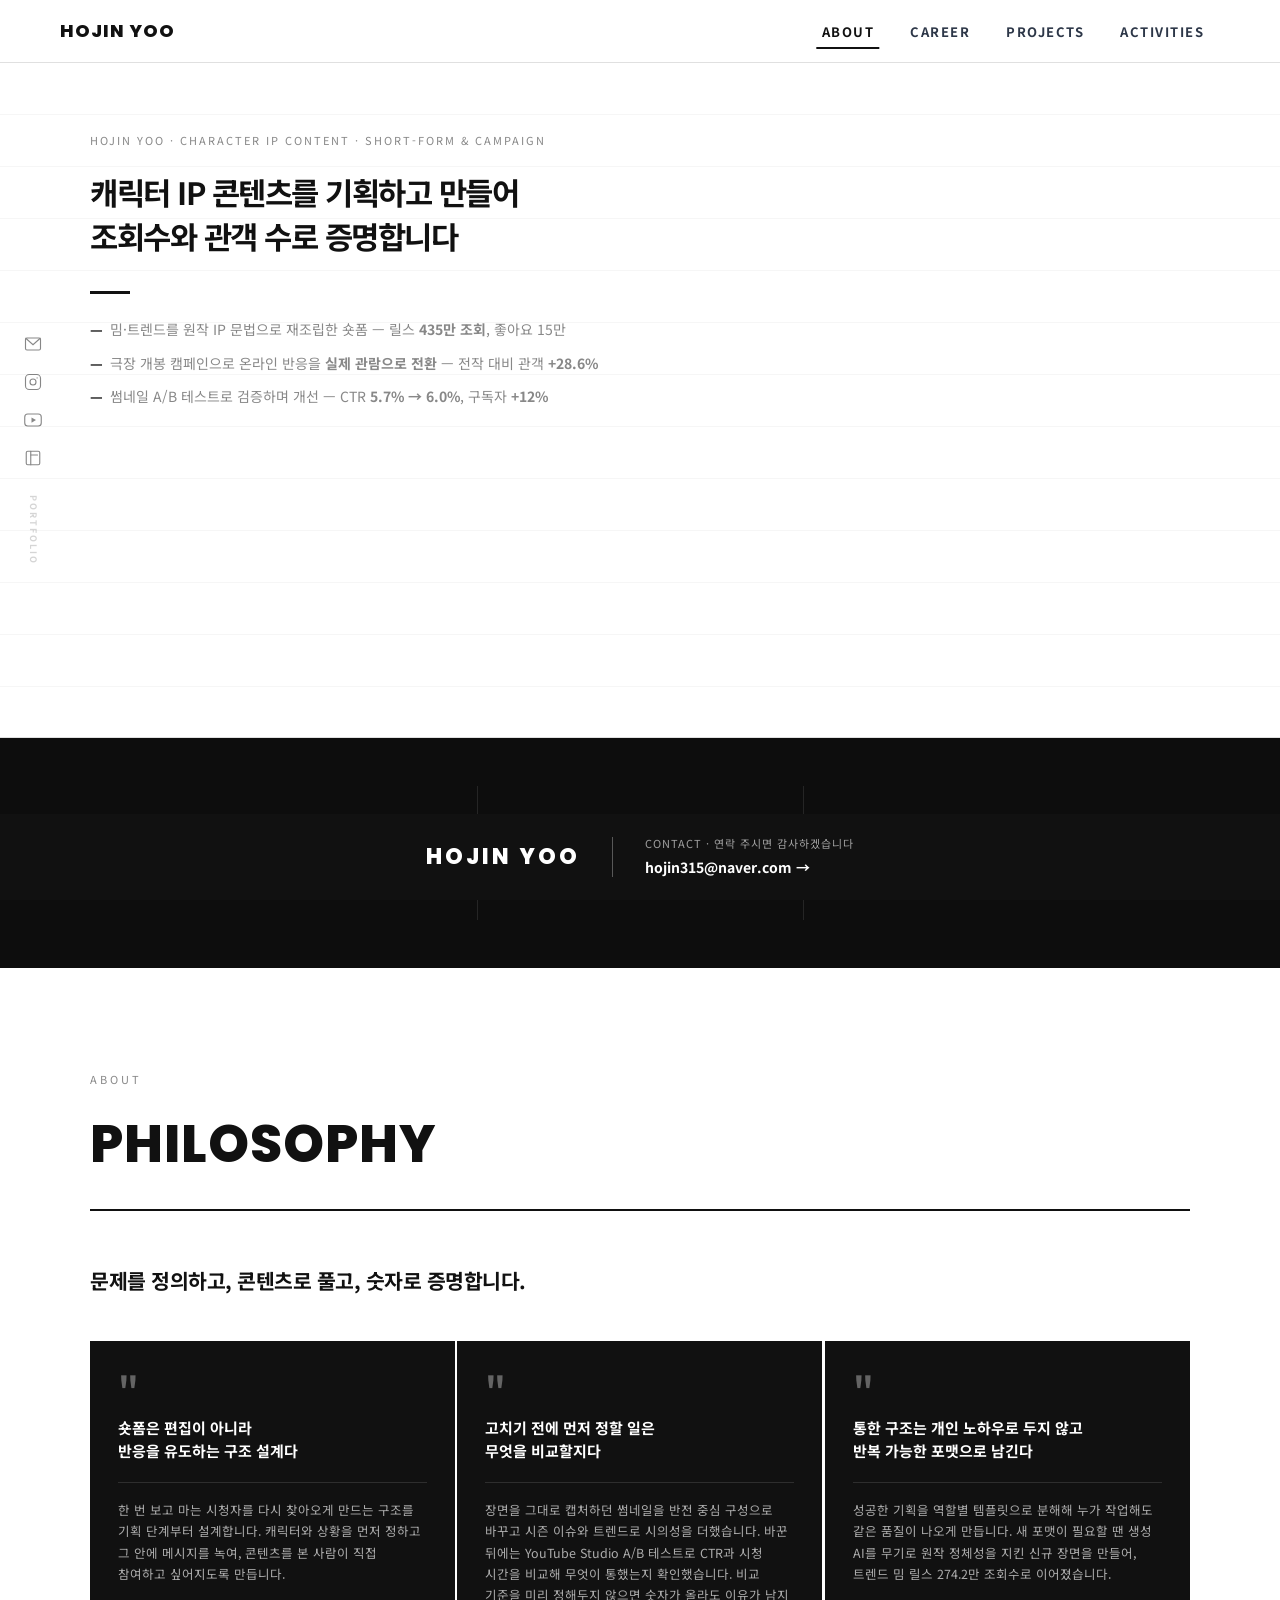
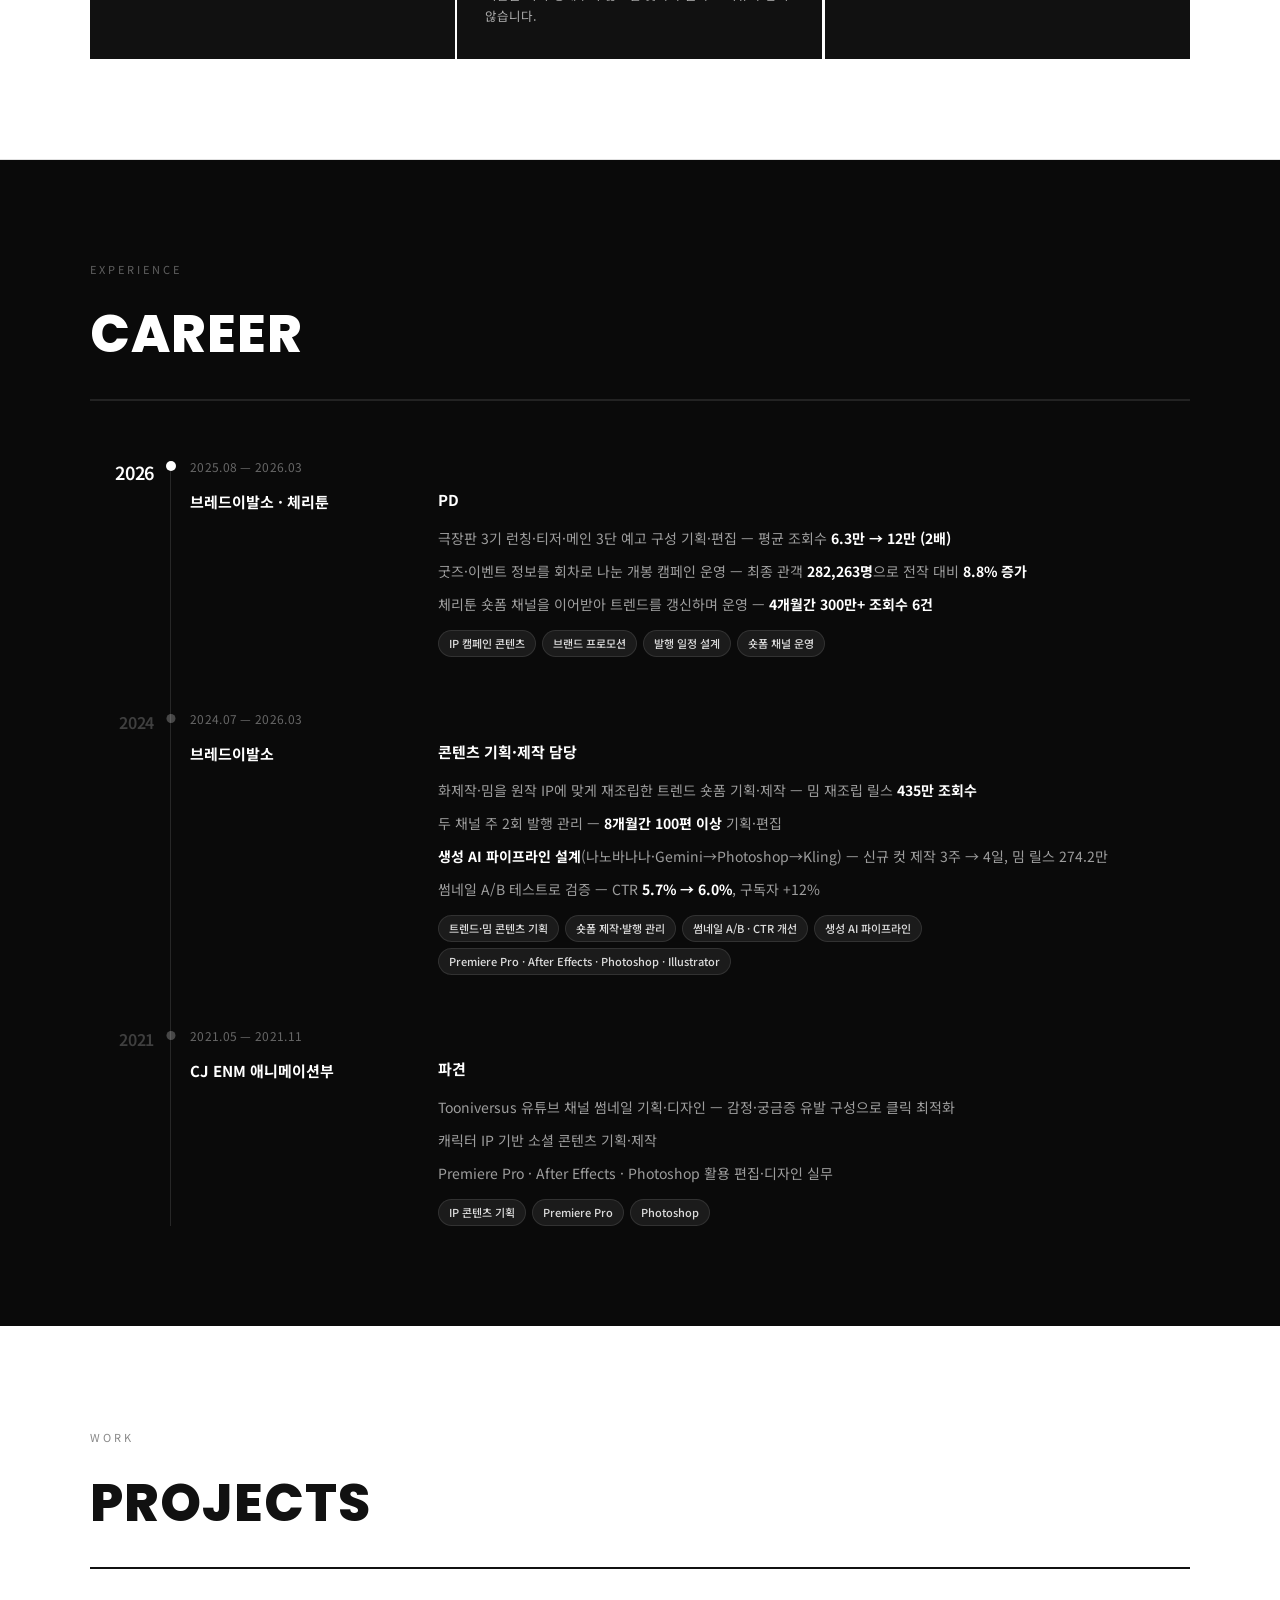
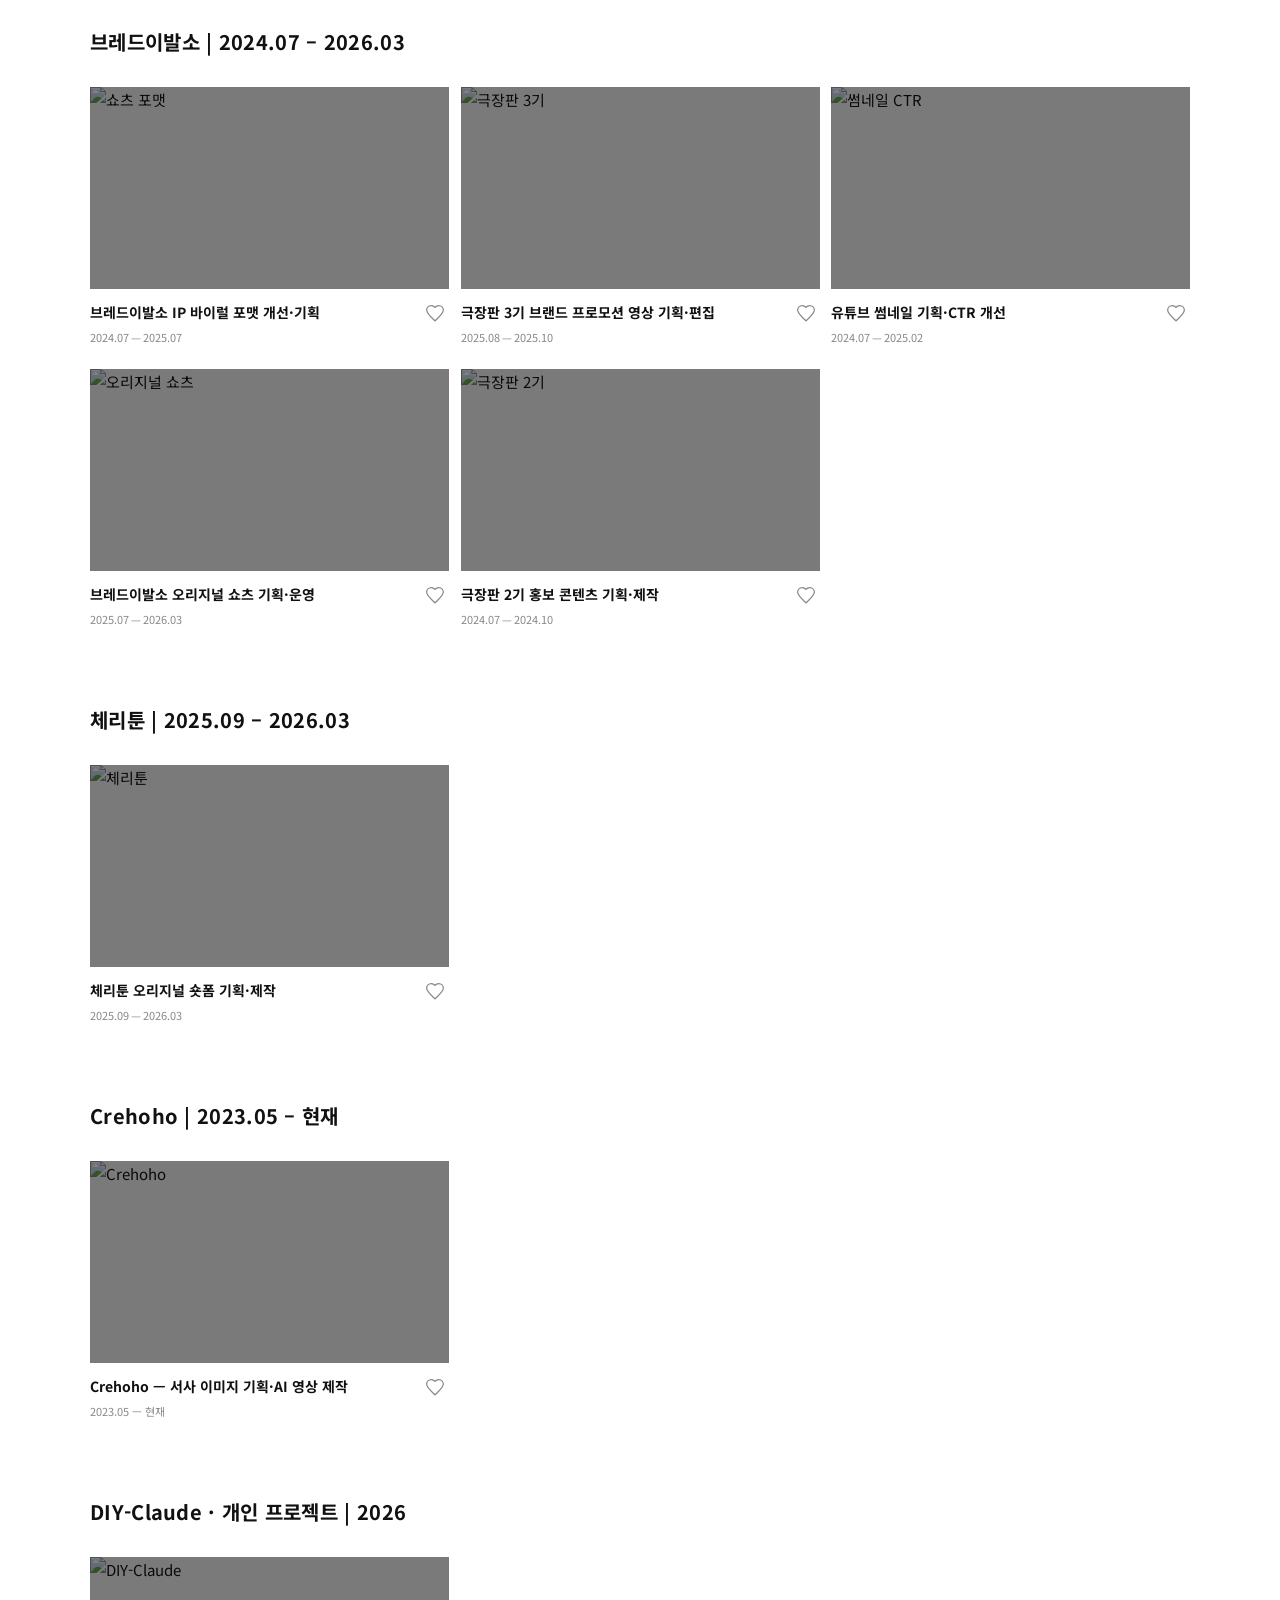
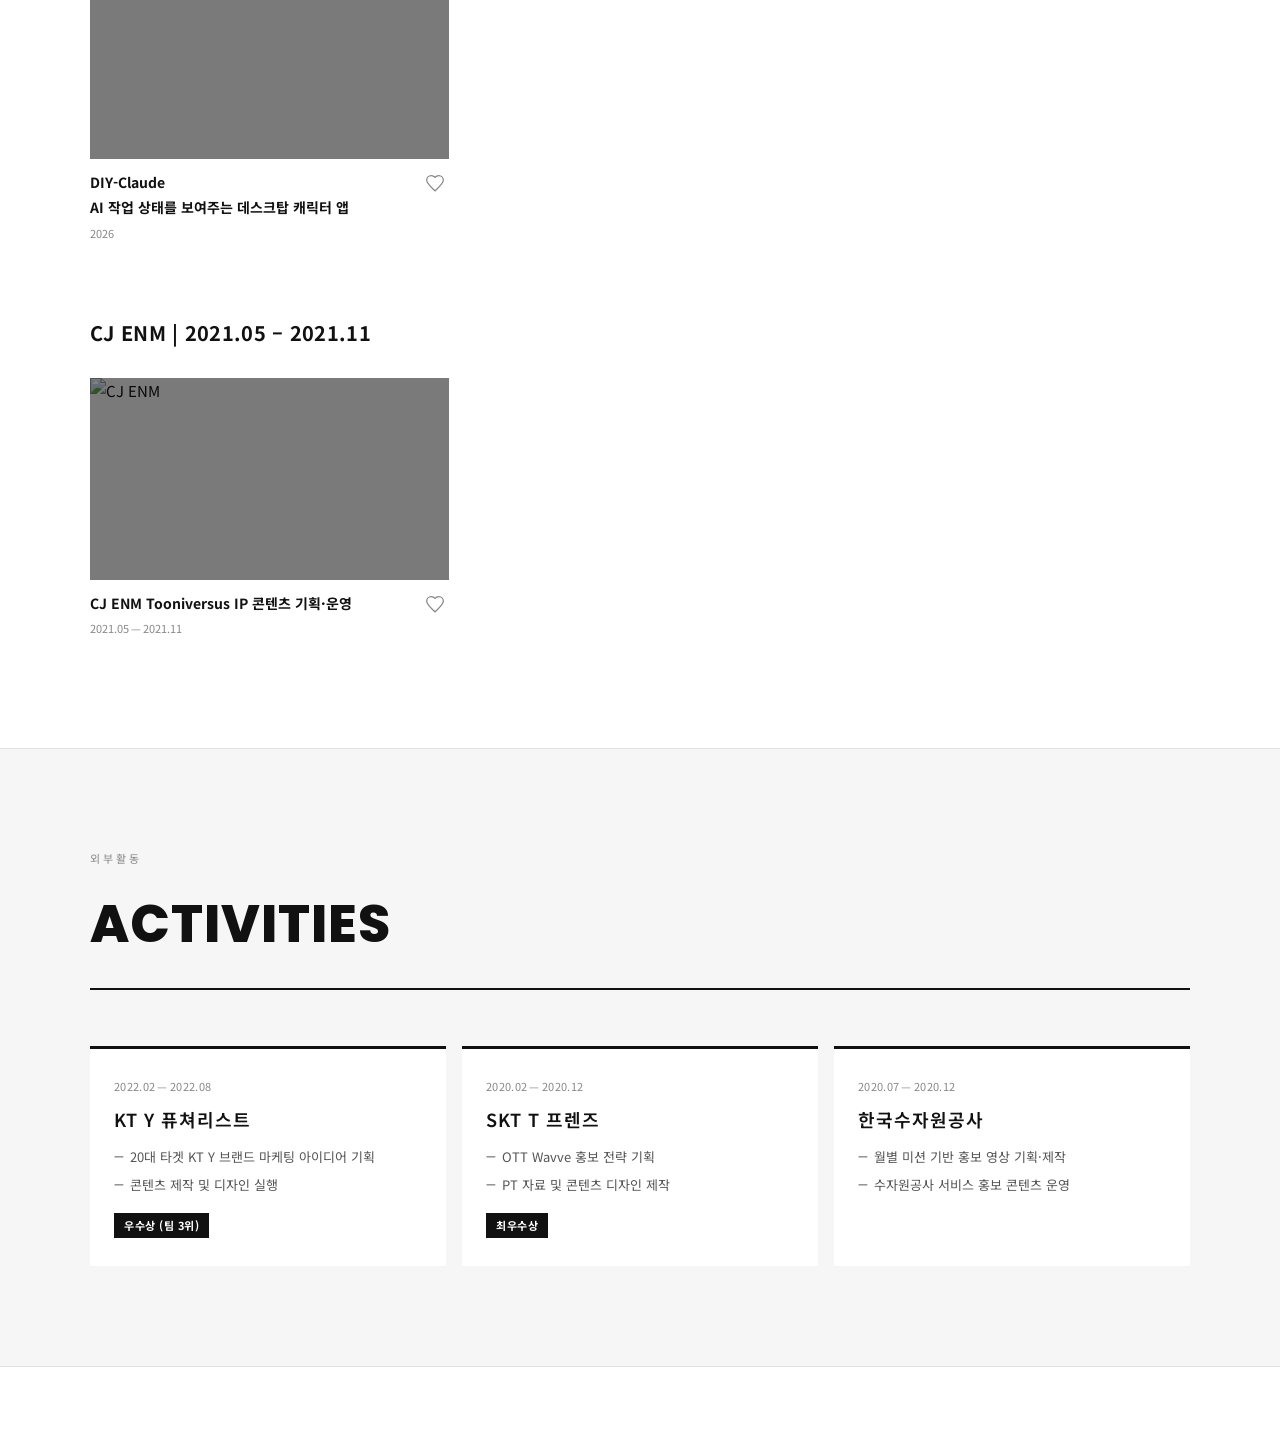
==== index-animated.html @ 49c08b8a "기존 버전(index-original)·애니메이션 버전(index-animated) 둘 다 보존 Co-Authored-By: Claude Opus 5 <noreply@anthrop" ====
<!DOCTYPE html>
<html lang="ko">
<head>
  <meta charset="UTF-8">
  <meta name="viewport" content="width=device-width, initial-scale=1.0">
  <meta http-equiv="Cache-Control" content="no-cache, no-store, must-revalidate">
  <meta http-equiv="Pragma" content="no-cache">
  <meta http-equiv="Expires" content="0">
  <title>유호진 포트폴리오</title>
  <style>
    @import url('https://fonts.googleapis.com/css2?family=Noto+Sans+KR:wght@300;400;500;600;700;900&family=Poppins:wght@700;800&display=swap');

    *, *::before, *::after { box-sizing: border-box; margin: 0; padding: 0; }

    :root {
      --black: #000000;
      --dark: #111111;
      --gray-mid: #555;
      --gray: #888;
      --gray-light: #f6f6f6;
      --border: #e0e0e0;
      --white: #fff;
    }

    html { scroll-behavior: smooth; }

    body {
      background: var(--white);
      color: var(--dark);
      font-family: 'Noto Sans KR', sans-serif;
      font-size: 15px;
      line-height: 1.7;
      padding-bottom: 80px;
      word-break: keep-all;
      overflow-wrap: break-word;
    }

    /* ── NAV ── */
    nav {
      position: sticky;
      top: 0;
      z-index: 100;
      background: #fff;
      border-bottom: 1px solid #e0e0e0;
      display: flex;
      justify-content: space-between;
      align-items: center;
      padding: 18px 60px;
    }

    nav .logo {
      font-family: 'Poppins', sans-serif;
      font-size: 18px;
      font-weight: 800;
      letter-spacing: 1px;
      color: var(--dark);
      text-decoration: none;
      text-transform: uppercase;
      line-height: 1.1;
    }

    nav ul { list-style: none; display: flex; gap: 4px; }

    nav ul a {
      color: #2d3748;
      text-decoration: none;
      font-family: 'Noto Sans KR', sans-serif;
      font-size: 13px;
      font-weight: 700;
      letter-spacing: 1.5px;
      text-transform: uppercase;
      padding: 6px 16px;
      background: transparent;
      border: none;
      position: relative;
      transition: color 0.2s;
    }

    nav ul a::after {
      content: '';
      position: absolute;
      bottom: -2px;
      left: 50%;
      transform: translateX(-50%);
      width: 0;
      height: 2px;
      background: var(--dark);
      transition: width 0.2s;
    }

    nav ul a:hover { color: var(--dark); }
    nav ul a.active { color: var(--dark); }
    nav ul a.active::after { width: 75%; }

    /* ── LEFT SIDEBAR ── */
    .left-sidebar {
      position: fixed;
      left: 24px;
      top: 50%;
      transform: translateY(-50%);
      z-index: 80;
      display: flex;
      flex-direction: column;
      align-items: center;
      gap: 20px;
    }
    .left-sidebar a,
    .left-sidebar-icon {
      color: var(--gray);
      text-decoration: none;
      display: flex;
      align-items: center;
      justify-content: center;
      opacity: 0.5;
      transition: opacity 0.2s;
    }
    .left-sidebar a:hover { opacity: 1; }
    .left-sidebar svg { width: 18px; height: 18px; fill: none; stroke: var(--dark); stroke-width: 1.5; }
    .sidebar-item-light { color: #fff !important; }
    .sidebar-item-light svg { stroke: #fff !important; }
    .sidebar-item-light svg polygon { fill: #fff !important; }
    .sidebar-item-light svg circle[fill] { fill: #fff !important; }
    .left-sidebar svg polygon { fill: var(--dark); }
    .left-sidebar svg circle[fill] { fill: var(--dark); }
    .sidebar-label {
      font-size: 9px;
      font-weight: 700;
      letter-spacing: 2px;
      color: var(--gray);
      text-transform: uppercase;
      writing-mode: vertical-rl;
      margin-top: 8px;
      opacity: 0.35;
    }
    @media (max-width: 768px) { .left-sidebar { display: none; } }

    /* ── HERO ── */
    .hero {
      min-height: 75vh;
      display: flex;
      align-items: flex-start;
      padding: 68px 60px 80px;
      border-bottom: 1px solid var(--border);
      background: var(--white);
      position: relative;
      overflow: hidden;
    }

    .hero::before {
      content: '';
      position: absolute;
      inset: 0;
      background-image: repeating-linear-gradient(
        to bottom,
        transparent,
        transparent calc(52px - 1px),
        rgba(0,0,0,0.035) calc(52px - 1px),
        rgba(0,0,0,0.035) 52px
      );
      pointer-events: none;
    }

    .hero-inner {
      display: flex;
      align-items: center;
      gap: 60px;
      max-width: 1100px;
      margin: 0 auto;
      width: 100%;
      position: relative;
      z-index: 1;
    }

    .hero-photo {
      width: 148px;
      height: 185px;
      border-radius: 0;
      object-fit: cover;
      object-position: center top;
      border: 2px solid var(--dark);
      flex-shrink: 0;
      order: 2;
      align-self: flex-end;
    }

    .hero-text { flex: 0 0 705px; max-width: 705px; min-width: 0; order: 1; }

    .hero-subtitle {
      font-size: 11px;
      letter-spacing: 2px;
      text-transform: uppercase;
      color: var(--gray);
      margin-bottom: 20px;
    }

    .hero-title {
      font-family: 'Noto Sans KR', sans-serif;
      font-size: clamp(18px, 2.4vw, 34px);
      font-weight: 700;
      line-height: 1.45;
      letter-spacing: -1.5px;
      margin-bottom: 32px;
      color: var(--dark);
      word-break: keep-all;
    }

    .hero-divider {
      width: 40px;
      height: 3px;
      background: var(--dark);
      margin-bottom: 24px;
    }

    .hero-checks { list-style: none; }

    .hero-checks li {
      font-size: 14px;
      color: var(--gray);
      margin-bottom: 10px;
      padding-left: 20px;
      position: relative;
    }

    .hero-checks li:last-child { margin-bottom: 0; }

    .hero-checks li::before {
      content: '—';
      position: absolute;
      left: 0;
      color: var(--dark);
      font-weight: 700;
    }

    /* ── METRICS ── */
    .metrics { background: #0d0d0d; border-bottom: 2px solid var(--white); }

    .metrics-inner {
      max-width: 1100px;
      margin: 0 auto;
      padding: 48px 60px;
      display: grid;
      grid-template-columns: repeat(3, 1fr);
      gap: 0;
    }

    .metric-item {
      background: transparent;
      padding: 28px 24px;
      border-left: 1px solid rgba(255,255,255,0.1);
      transition: background 0.2s;
    }

    .metric-item:first-child { border-left: none; }
    .metric-item:hover { background: rgba(255,255,255,0.04); }

    .metric-num {
      font-family: 'Noto Sans KR', sans-serif;
      font-size: 34px;
      font-weight: 700;
      color: #fff;
      letter-spacing: 0.5px;
      line-height: 1;
      margin-bottom: 8px;
    }

    .metric-label { font-size: 12px; color: rgba(255,255,255,0.45); line-height: 1.5; }

    /* ── SECTION COMMON ── */
    section { padding: 100px 60px; }
    .section-inner { max-width: 1100px; margin: 0 auto; }

    .section-label {
      font-family: 'Noto Sans KR', sans-serif;
      font-size: 11px;
      letter-spacing: 3px;
      text-transform: uppercase;
      color: var(--gray);
      margin-bottom: 12px;
    }

    .section-title {
      font-family: 'Poppins', sans-serif;
      font-size: 52px;
      letter-spacing: 1px;
      font-weight: 800;
      color: var(--dark);
      margin-bottom: 56px;
      padding-bottom: 20px;
      border-bottom: 2px solid var(--dark);
      text-transform: uppercase;
    }

    /* ── PHILOSOPHY ── */
    #philosophy { background: var(--white); border-bottom: 1px solid var(--border); }

    .philosophy-headline {
      font-family: 'Noto Sans KR', sans-serif;
      font-size: clamp(16px, 1.6vw, 22px);
      font-weight: 700;
      color: var(--dark);
      letter-spacing: -0.5px;
      line-height: 1.3;
      margin-bottom: 48px;
      word-break: keep-all;
    }

    .philosophy-grid { display: grid; grid-template-columns: 1fr 1fr 1fr; gap: 2px; }

    .philosophy-card {
      padding: 32px 28px;
      background: #111;
      transition: background 0.2s;
    }

    .philosophy-card:hover { background: #050505; }

    .philosophy-quote {
      font-size: 15px;
      font-weight: 700;
      color: var(--white);
      line-height: 1.5;
      word-break: keep-all;
      padding-bottom: 16px;
      border-bottom: 1px solid rgba(255,255,255,0.12);
      margin-bottom: 16px;
      min-height: 110px;
    }

    .philosophy-quote::before {
      content: '"';
      display: block;
      font-family: 'Noto Sans KR', sans-serif;
      font-size: 36px;
      font-weight: 700;
      color: rgba(255,255,255,0.35);
      line-height: 1;
      margin-bottom: 8px;
    }

    .philosophy-body {
      font-size: 12.5px;
      color: rgba(255,255,255,0.65);
      line-height: 1.7;
      word-break: keep-all;
    }

    /* ── CAREER ── */
    #career { background: #0a0a0a; border-bottom: 2px solid var(--white); }
    #career .section-label { color: rgba(255,255,255,0.35); }
    #career .section-title { color: var(--white); border-bottom-color: rgba(255,255,255,0.1); }

    .timeline { position: relative; padding-left: 100px; }

    .timeline::before {
      content: '';
      position: absolute;
      left: 80px;
      top: 6px;
      bottom: 0;
      width: 1px;
      background: rgba(255,255,255,0.12);
    }

    .timeline-item { position: relative; padding-bottom: 52px; }
    .timeline-item:last-child { padding-bottom: 0; }

    .timeline-year {
      position: absolute;
      left: -100px;
      top: 0;
      width: 64px;
      text-align: right;
      font-family: 'Noto Sans KR', sans-serif;
      font-size: 16px;
      font-weight: 600;
      color: rgba(255,255,255,0.22);
      letter-spacing: -0.3px;
    }

    .timeline-item.timeline-active .timeline-year { color: var(--white); font-size: 18px; }

    .timeline-dot {
      position: absolute;
      left: -19.4px;
      top: 5px;
      width: 9px;
      height: 9px;
      border-radius: 50%;
      background: rgba(255,255,255,0.25);
      transform: translateX(-50%);
    }

    .timeline-item.timeline-active .timeline-dot {
      background: var(--white);
      width: 10px;
      height: 10px;
      left: -19px;
      top: 4px;
      border: none;
    }

    .career-period { font-size: 12px; color: rgba(255,255,255,0.38); letter-spacing: 0.3px; margin-bottom: 10px; }
    .career-body { display: grid; grid-template-columns: 200px 1fr; gap: 0 48px; }
    .career-company { font-weight: 700; font-size: 15px; color: var(--white); padding-top: 2px; }
    .career-role { font-size: 15px; color: var(--white); font-weight: 700; margin-bottom: 14px; }
    .career-bullets { list-style: none; }

    .career-bullets li {
      font-size: 14px;
      color: rgba(255,255,255,0.6);
      margin-bottom: 10px;
      line-height: 1.65;
    }

    .career-bullets li strong { color: var(--white); font-weight: 700; }

    .career-tags { display: flex; flex-wrap: wrap; gap: 6px; margin-top: 14px; }

    .tag {
      font-size: 11px;
      font-weight: 500;
      color: rgba(255,255,255,0.85);
      background: rgba(255,255,255,0.07);
      border: 1px solid rgba(255,255,255,0.1);
      padding: 3px 10px;
      border-radius: 999px;
    }

    /* ── PROJECTS ── */
    #projects { background: var(--white); border-bottom: 1px solid var(--border); }

    .project-group { margin-bottom: 64px; }
    .project-group:last-child { margin-bottom: 0; }

    .project-releases-header {
      display: flex;
      align-items: baseline;
      justify-content: space-between;
      margin-bottom: 16px;
      padding-bottom: 12px;
    }

    .project-releases-title {
      font-family: 'Noto Sans KR', sans-serif;
      font-size: 20px;
      font-weight: 700;
      letter-spacing: 0.3px;
      color: var(--dark);
    }

    .project-grid { display: grid; grid-template-columns: repeat(3, 1fr); gap: 12px; }

    .project-card { background: transparent; border: none; cursor: pointer; }
    .project-card:hover .project-card-title { color: var(--black); }

    .card-thumb-wrap {
      position: relative;
      border-radius: 0;
      overflow: hidden;
      transition: transform 0.25s;
      aspect-ratio: 16/9;
      background: var(--gray-light);
    }

    .project-card-thumb {
      width: 100%;
      height: 100%;
      object-fit: cover;
      display: block;
      filter: brightness(0.5) grayscale(15%);
      transition: filter 0.25s, transform 0.25s;
    }

    .project-card:hover .card-thumb-wrap { transform: translateY(-2px); }
    .project-card:hover .project-card-thumb { filter: brightness(1) grayscale(0%); }

    .project-card-body {
      display: flex;
      justify-content: space-between;
      align-items: flex-start;
      padding: 10px 0;
      gap: 8px;
    }

    .card-body-text { flex: 1; min-width: 0; }

    .project-card-title {
      font-size: 14px;
      font-weight: 700;
      color: var(--dark);
      line-height: 1.4;
      word-break: keep-all;
      transition: color 0.2s;
    }

    .project-card-period { font-size: 11px; color: var(--gray); margin-top: 4px; }

    .card-heart {
      background: none;
      border: none;
      cursor: pointer;
      padding: 4px;
      color: var(--gray);
      flex-shrink: 0;
    }

    .card-heart svg { fill: none; stroke: currentColor; stroke-width: 1.5; }
    .card-heart:hover svg { fill: var(--dark); stroke: var(--dark); }

    /* ── ACTIVITIES ── */
    #activities { background: var(--gray-light); border-bottom: 1px solid var(--border); }

    .activity-grid { display: grid; grid-template-columns: repeat(3, 1fr); gap: 16px; }

    .activity-card {
      background: var(--white);
      padding: 28px 24px;
      border-top: 3px solid var(--dark);
    }

    .activity-period { font-size: 11px; color: var(--gray); margin-bottom: 8px; letter-spacing: 0.3px; }

    .activity-name {
      font-family: 'Noto Sans KR', sans-serif;
      font-size: 18px;
      font-weight: 600;
      color: var(--dark);
      margin-bottom: 12px;
      letter-spacing: 1px;
      text-transform: uppercase;
    }

    .activity-bullets { list-style: none; }

    .activity-bullets li {
      font-size: 13px;
      color: var(--gray-mid);
      margin-bottom: 6px;
      line-height: 1.65;
      padding-left: 16px;
      position: relative;
    }

    .activity-bullets li::before {
      content: '—';
      position: absolute;
      left: 0;
      color: var(--dark);
      font-size: 11px;
    }

    .activity-award {
      display: inline-block;
      margin-top: 12px;
      font-size: 11px;
      font-weight: 700;
      color: var(--white);
      background: var(--dark);
      padding: 3px 10px;
      letter-spacing: 0.5px;
    }

    /* ── SKILL BADGES (모달 내 사용 툴 숙련도) ── */
    .skill {
      display: inline-block;
      font-size: 10px;
      font-weight: 700;
      padding: 1px 7px;
      border-radius: 999px;
      letter-spacing: 0.3px;
      vertical-align: middle;
      margin-left: 1px;
    }
    .skill-high { background: var(--dark); color: var(--white); }
    .skill-mid { background: var(--gray-light); color: var(--dark); border: 1px solid var(--border); }
    .skill-low { background: var(--gray-light); color: var(--gray); border: 1px solid var(--border); }
    .skill-util { background: #eef0f3; color: var(--gray-mid); border: 1px solid var(--border); }

    /* ── FOOTER ── */
    footer {
      background: var(--dark);
      position: fixed;
      bottom: 0; left: 0; right: 0;
      z-index: 90;
    }

    .footer-contact {
      display: flex;
      align-items: center;
      justify-content: center;
      gap: 32px;
      padding: 20px 60px;
      text-decoration: none;
      transition: background 0.2s;
    }

    .footer-contact:hover { background: rgba(255,255,255,0.06); }

    .footer-name {
      font-family: 'Poppins', sans-serif;
      font-size: 22px;
      font-weight: 800;
      letter-spacing: 3px;
      color: var(--white);
      text-transform: uppercase;
    }

    .footer-divider { width: 1px; height: 40px; background: rgba(255,255,255,0.3); }

    .footer-cta { display: flex; flex-direction: column; gap: 4px; }
    .footer-cta-label { font-size: 11px; letter-spacing: 1px; color: rgba(255,255,255,0.6); text-transform: uppercase; }
    .footer-email { font-size: 14px; font-weight: 700; color: var(--white); }

    /* ── MODAL ── */
    .modal-overlay {
      display: none;
      position: fixed;
      inset: 0;
      background: rgba(0,0,0,0.65);
      z-index: 200;
      overflow-y: auto;
      padding: 60px 20px;
    }

    .modal-overlay.open { display: flex; justify-content: center; }

    .modal {
      background: var(--white);
      border-top: 4px solid var(--dark);
      border-radius: 0;
      max-width: 780px;
      width: 100%;
      padding: 48px;
      position: relative;
      align-self: flex-start;
      box-shadow: 0 20px 60px rgba(0,0,0,0.2);
    }

    .modal-close {
      position: absolute;
      top: 20px; right: 24px;
      background: none;
      border: none;
      color: var(--gray);
      font-size: 24px;
      cursor: pointer;
      transition: color 0.2s;
    }

    .modal-close:hover { color: var(--dark); }

    .modal-tag {
      font-family: 'Noto Sans KR', sans-serif;
      font-size: 11px;
      font-weight: 600;
      color: var(--gray);
      margin-bottom: 10px;
      letter-spacing: 1px;
      text-transform: uppercase;
    }

    .modal-title {
      font-family: 'Noto Sans KR', sans-serif;
      font-size: 22px;
      font-weight: 900;
      letter-spacing: -0.5px;
      margin-bottom: 6px;
      color: var(--dark);
      line-height: 1.3;
      word-break: keep-all;
    }

    .modal-period { font-size: 12px; color: var(--gray); margin-bottom: 32px; }

    .modal-summary {
      font-size: 14px;
      color: var(--gray-mid);
      background: var(--gray-light);
      border-left: 3px solid var(--dark);
      padding: 16px 20px;
      margin-bottom: 32px;
      line-height: 1.8;
    }

    .modal-section-title {
      font-family: 'Noto Sans KR', sans-serif;
      font-size: 10px;
      letter-spacing: 2px;
      text-transform: uppercase;
      color: var(--dark);
      margin-bottom: 12px;
      margin-top: 28px;
      font-weight: 700;
    }

    .modal-list { list-style: none; }

    .modal-list li {
      font-size: 14px;
      color: var(--gray-mid);
      margin-bottom: 8px;
      padding-left: 16px;
      position: relative;
      line-height: 1.7;
    }

    .modal-list li::before { content: '—'; position: absolute; left: 0; color: #bbb; font-size: 12px; }
    .modal-list li strong { color: var(--dark); font-weight: 700; }

    .modal-showcase {
      display: grid;
      grid-template-columns: repeat(3, 1fr);
      gap: 4px;
      margin-top: 16px;
      overflow: hidden;
    }

    .modal-showcase-item {
      display: block;
      aspect-ratio: 16/9;
      overflow: hidden;
      text-decoration: none;
      position: relative;
    }

    .modal-showcase-item img {
      width: 100%;
      height: 100%;
      object-fit: cover;
      display: block;
      filter: brightness(0.75) grayscale(20%);
      transition: filter 0.3s ease;
    }

    .modal-showcase:hover .modal-showcase-item img { filter: brightness(0.3) grayscale(50%); }
    .modal-showcase:hover .modal-showcase-item:hover img { filter: brightness(1) grayscale(0%); }

    .modal-showcase-item .play-btn {
      position: absolute;
      inset: 0;
      display: flex;
      align-items: center;
      justify-content: center;
      opacity: 0;
      transition: opacity 0.2s;
    }

    .modal-showcase-item:hover .play-btn { opacity: 1; }

    .modal-showcase-item .play-btn span {
      width: 38px;
      height: 38px;
      background: rgba(255,255,255,0.9);
      border-radius: 50%;
      display: flex;
      align-items: center;
      justify-content: center;
      font-size: 13px;
      color: var(--dark);
    }

    /* ── EXTERNAL LINK ── */
    .ext-link { transition: color 0.2s; }
    .ext-link:hover { color: #ff7a00 !important; }

    /* ── FADE ANIMATIONS ── */
    .fade-up { opacity: 0; transform: translateY(20px); transition: opacity 0.5s ease, transform 0.5s ease; }
    .fade-up.visible { opacity: 1; transform: translateY(0); }
    .fade-up-delay-1 { transition-delay: 0.1s; }
    .fade-up-delay-2 { transition-delay: 0.2s; }

    /* ── MOTION LAYER ── */
    :root { --pointer-x: 50%; --pointer-y: 50%; }
    .page-progress { position: fixed; top: 0; left: 0; width: 100%; height: 3px; z-index: 300; pointer-events: none; }
    .page-progress span { display: block; width: 0; height: 100%; background: linear-gradient(90deg, #555, #000); transition: width 0.08s linear; }
    .hero::after { content: ''; position: absolute; inset: 0; pointer-events: none; opacity: 0; background: radial-gradient(circle at var(--pointer-x) var(--pointer-y), rgba(0,0,0,0.07), transparent 25%); transition: opacity 0.4s ease; }
    .hero.is-pointer-active::after { opacity: 1; }
    .hero-inner { transform: translate3d(calc(var(--hero-x, 0) * 1px), calc(var(--hero-y, 0) * 1px), 0); transition: transform 0.18s ease-out; will-change: transform; }
    .hero-photo { transition: transform 0.25s cubic-bezier(.22,.61,.36,1), box-shadow 0.25s ease; will-change: transform; }
    .hero-photo:hover { transform: translate3d(0, -8px, 0) rotate(2deg); box-shadow: 12px 14px 0 rgba(0,0,0,0.09); }
    .hero-divider { transform-origin: left center; animation: divider-in 1s 0.6s both cubic-bezier(.22,.61,.36,1); }
    @keyframes divider-in { from { transform: scaleX(0); opacity: 0; } to { transform: scaleX(1); opacity: 1; } }
    .hero-checks li { transition: transform 0.2s ease, color 0.2s ease; }
    .hero-checks li:hover { transform: translateX(8px); color: var(--dark); }
    .metric-item { position: relative; overflow: hidden; }
    .metric-item::after { content: ''; position: absolute; top: 0; left: -100%; width: 70%; height: 1px; background: rgba(255,255,255,0.7); transition: left 0.7s ease; }
    .metric-item:hover::after { left: 100%; }
    .metric-num { transition: letter-spacing 0.25s ease, transform 0.25s ease; }
    .metric-item:hover .metric-num { letter-spacing: 1.5px; transform: translateX(3px); }
    .philosophy-card, .activity-card, .timeline-item, .project-card { will-change: transform; }
    .philosophy-card { position: relative; overflow: hidden; }
    .philosophy-card::after { content: ''; position: absolute; left: 0; bottom: 0; width: 100%; height: 3px; background: var(--white); transform: scaleX(0); transform-origin: left; transition: transform 0.45s ease; }
    .philosophy-card:hover::after { transform: scaleX(1); }
    .timeline::after { content: ''; position: absolute; left: 80px; top: 6px; width: 1px; height: var(--timeline-progress, 0%); background: var(--white); opacity: 0.8; transition: height 0.2s ease; pointer-events: none; }
    .timeline-dot { transition: transform 0.3s ease, background 0.3s ease; }
    .timeline-item.is-past .timeline-dot { transform: translateX(-50%) scale(1.7); background: var(--white); }
    .project-card { perspective: 900px; }
    .project-card.is-tilting .card-thumb-wrap { transition: transform 0.08s linear; }
    .card-thumb-wrap { transform-style: preserve-3d; }
    .project-card:hover .card-thumb-wrap { box-shadow: 0 15px 28px rgba(0,0,0,0.13); }
    .project-card-title { position: relative; display: inline; background-image: linear-gradient(var(--dark), var(--dark)); background-repeat: no-repeat; background-size: 0 1px; background-position: 0 100%; transition: background-size 0.3s ease, color 0.2s; }
    .project-card:hover .project-card-title { background-size: 100% 1px; }
    .card-heart { transition: transform 0.2s ease, color 0.2s ease; }
    .card-heart:hover { transform: scale(1.15); }
    .card-heart.is-liked { color: #111; }
    .card-heart.is-liked svg { fill: currentColor; stroke: currentColor; animation: heart-pop 0.35s ease; }
    @keyframes heart-pop { 50% { transform: scale(1.45); } }
    .modal-overlay { opacity: 0; visibility: hidden; transition: opacity 0.3s ease, visibility 0.3s ease; }
    .modal-overlay.open { opacity: 1; visibility: visible; }
    .modal { opacity: 0; transform: translateY(28px) scale(0.98); transition: opacity 0.35s ease, transform 0.35s cubic-bezier(.22,.61,.36,1); }
    .modal-overlay.open .modal { opacity: 1; transform: translateY(0) scale(1); }
    .modal-close { transition: color 0.2s ease, transform 0.2s ease; }
    .modal-close:hover { transform: rotate(90deg); }
    .modal-showcase-item { transition: transform 0.25s ease; }
    .modal-showcase-item:hover { transform: translateY(-3px); }
    .nav-toggle { display: none; width: 40px; height: 40px; border: 0; background: transparent; cursor: pointer; position: relative; }
    .nav-toggle span, .nav-toggle::before, .nav-toggle::after { content: ''; position: absolute; left: 10px; width: 20px; height: 1px; background: var(--dark); transition: transform 0.25s ease, top 0.25s ease, opacity 0.25s ease; }
    .nav-toggle::before { top: 13px; } .nav-toggle span { top: 19px; } .nav-toggle::after { top: 25px; }
    nav.is-open .nav-toggle::before { top: 19px; transform: rotate(45deg); } nav.is-open .nav-toggle span { opacity: 0; } nav.is-open .nav-toggle::after { top: 19px; transform: rotate(-45deg); }
    .scroll-top { position: fixed; right: 24px; bottom: 96px; z-index: 91; width: 38px; height: 38px; border: 1px solid rgba(0,0,0,0.2); background: rgba(255,255,255,0.86); color: var(--dark); cursor: pointer; opacity: 0; pointer-events: none; transform: translateY(8px); transition: opacity 0.25s ease, transform 0.25s ease, background 0.2s ease; backdrop-filter: blur(10px); }
    .scroll-top.is-visible { opacity: 1; pointer-events: auto; transform: translateY(0); }
    .scroll-top:hover { background: var(--dark); color: var(--white); }
    @media (prefers-reduced-motion: reduce) { *, *::before, *::after { animation-duration: 0.01ms !important; animation-iteration-count: 1 !important; scroll-behavior: auto !important; transition-duration: 0.01ms !important; } }

    /* ── RESPONSIVE ── */
    @media (max-width: 768px) {
      nav { padding: 0 24px; height: 56px; }
      .nav-toggle { display: block; }
      nav ul { display: flex; position: absolute; top: 56px; left: 0; right: 0; padding: 10px 24px 18px; flex-direction: column; gap: 2px; background: rgba(255,255,255,0.96); border-bottom: 1px solid var(--border); opacity: 0; visibility: hidden; transform: translateY(-8px); transition: opacity 0.25s ease, transform 0.25s ease, visibility 0.25s ease; }
      nav.is-open ul { opacity: 1; visibility: visible; transform: translateY(0); }
      nav ul a { display: block; padding: 9px 0; }
      section { padding: 72px 24px; }
      .hero { padding: 80px 24px 60px; min-height: auto; }
      .hero-inner { flex-direction: column; gap: 40px; }
      .hero-text { flex: 1; max-width: 100%; }
      .hero-photo { order: 1; align-self: center; }
      .metrics-inner { padding: 32px 24px; grid-template-columns: 1fr; }
      .philosophy-grid { grid-template-columns: 1fr; gap: 2px; }
      .timeline { padding-left: 70px; }
      .timeline::before { left: 50px; }
      .timeline-year { left: -70px; width: 40px; font-size: 13px; }
      .timeline-item.timeline-active .timeline-year { font-size: 15px; }
      .timeline-dot { left: -20px; }
      .career-body { grid-template-columns: 1fr; gap: 8px; }
      .project-grid { grid-template-columns: repeat(2, 1fr); }
      .modal { padding: 32px 24px; }
      .activity-grid { grid-template-columns: 1fr; }
      .footer-contact { padding: 24px; gap: 20px; flex-wrap: wrap; }
      .timeline::after { left: 50px; }
      .scroll-top { right: 16px; bottom: 88px; }
    }
  </style>
</head>
<body>

<div class="page-progress" aria-hidden="true"><span></span></div>

<!-- LEFT SIDEBAR -->
<div class="left-sidebar">
  <a href="mailto:hojin315@naver.com" title="Email">
    <svg viewBox="0 0 24 24"><rect x="2" y="4" width="20" height="16" rx="2"/><polyline points="2,4 12,13 22,4"/></svg>
  </a>
  <a href="https://www.instagram.com/crehoho._.u/" target="_blank" title="Instagram">
    <svg viewBox="0 0 24 24"><rect x="2" y="2" width="20" height="20" rx="5"/><circle cx="12" cy="12" r="4"/><circle cx="17.5" cy="6.5" r="0.8" fill="var(--dark)" stroke="none"/></svg>
  </a>
  <span class="left-sidebar-icon" title="YouTube">
    <svg viewBox="0 0 24 24"><rect x="1" y="4" width="22" height="16" rx="4"/><polygon points="10,8.5 16,12 10,15.5" fill="var(--white)" stroke="none"/></svg>
  </span>
  <span class="left-sidebar-icon" title="Notion">
    <svg viewBox="0 0 24 24" stroke-linecap="round" stroke-linejoin="round"><rect x="3" y="3" width="18" height="18" rx="2"/><line x1="9" y1="3" x2="9" y2="21"/><line x1="9" y1="8" x2="18" y2="8"/></svg>
  </span>
  <span class="sidebar-label">PORTFOLIO</span>
</div>

<!-- NAV -->
<nav>
  <a href="#" class="logo">HOJIN YOO</a>
  <button class="nav-toggle" type="button" aria-label="메뉴 열기" aria-expanded="false"><span></span></button>
  <ul>
    <li><a href="#philosophy">About</a></li>
    <li><a href="#career">Career</a></li>
    <li><a href="#projects">Projects</a></li>
    <li><a href="#activities">Activities</a></li>
  </ul>
</nav>

<button class="scroll-top" type="button" aria-label="맨 위로 이동">↑</button>

<!-- HERO -->
<section class="hero" id="hero">
  <div class="hero-inner">
    <img class="hero-photo" src="https://hojinyu315.github.io/kream/profile.jpg" alt="유호진" onerror="this.style.display='none'">
    <div class="hero-text">
      <p class="hero-subtitle">Hojin Yoo · Character IP Content · Short-form &amp; Campaign</p>
      <h1 class="hero-title">캐릭터 IP 콘텐츠를 기획하고 만들어<br>조회수와 관객 수로 증명합니다</h1>
      <div class="hero-divider"></div>
      <ul class="hero-checks">
        <li>밈·트렌드를 원작 IP 문법으로 재조립한 숏폼 — 릴스 <strong>435만 조회</strong>, 좋아요 15만</li>
        <li>극장 개봉 캠페인으로 온라인 반응을 <strong>실제 관람으로 전환</strong> — 전작 대비 관객 <strong>+28.6%</strong></li>
        <li>썸네일 A/B 테스트로 검증하며 개선 — CTR <strong>5.7% → 6.0%</strong>, 구독자 <strong>+12%</strong></li>
      </ul>
    </div>
  </div>
</section>

<!-- METRICS -->
<div class="metrics" id="metrics">
  <div class="metrics-inner">
    <div class="metric-item">
      <div class="metric-num">+28.6%</div>
      <div class="metric-label">극장판 2기 관객 증가 (+57,661명)<br>온라인 콘텐츠 → 오프라인 방문 전환</div>
    </div>
    <div class="metric-item">
      <div class="metric-num">435만</div>
      <div class="metric-label">밈 재조립 릴스 조회수<br>좋아요 15만</div>
    </div>
    <div class="metric-item">
      <div class="metric-num">CTR 5.7 → 6.0%</div>
      <div class="metric-label">썸네일 A/B 테스트로 개선<br>같은 기간 구독자 +12%</div>
    </div>
  </div>
</div>

<!-- PHILOSOPHY -->
<section id="philosophy">
  <div class="section-inner">
    <p class="section-label">About</p>
    <h2 class="section-title">PHILOSOPHY</h2>
    <p class="philosophy-headline">문제를 정의하고, 콘텐츠로 풀고, 숫자로 증명합니다.</p>
    <div class="philosophy-grid">
      <div class="philosophy-card">
        <p class="philosophy-quote">숏폼은 편집이 아니라<br>반응을 유도하는 구조 설계다</p>
        <p class="philosophy-body">한 번 보고 마는 시청자를 다시 찾아오게 만드는 구조를 기획 단계부터 설계합니다. 캐릭터와 상황을 먼저 정하고 그 안에 메시지를 녹여, 콘텐츠를 본 사람이 직접 참여하고 싶어지도록 만듭니다.</p>
      </div>
      <div class="philosophy-card">
        <p class="philosophy-quote">고치기 전에 먼저 정할 일은<br>무엇을 비교할지다</p>
        <p class="philosophy-body">장면을 그대로 캡처하던 썸네일을 반전 중심 구성으로 바꾸고 시즌 이슈와 트렌드로 시의성을 더했습니다. 바꾼 뒤에는 YouTube Studio A/B 테스트로 CTR과 시청 시간을 비교해 무엇이 통했는지 확인했습니다. 비교 기준을 미리 정해두지 않으면 숫자가 올라도 이유가 남지 않습니다.</p>
      </div>
      <div class="philosophy-card">
        <p class="philosophy-quote">통한 구조는 개인 노하우로 두지 않고<br>반복 가능한 포맷으로 남긴다</p>
        <p class="philosophy-body">성공한 기획을 역할별 템플릿으로 분해해 누가 작업해도 같은 품질이 나오게 만듭니다. 새 포맷이 필요할 땐 생성 AI를 무기로 원작 정체성을 지킨 신규 장면을 만들어, 트렌드 밈 릴스 274.2만 조회수로 이어졌습니다.</p>
      </div>
    </div>
  </div>
</section>

<!-- CAREER -->
<section id="career">
  <div class="section-inner">
    <p class="section-label">Experience</p>
    <h2 class="section-title">CAREER</h2>
    <div class="timeline">

      <div class="timeline-item timeline-active">
        <div class="timeline-year">2026</div>
        <div class="timeline-dot"></div>
        <div class="career-period">2025.08 — 2026.03</div>
        <div class="career-body">
          <div class="career-company">브레드이발소 · 체리툰</div>
          <div>
            <div class="career-role">PD</div>
            <ul class="career-bullets">
              <li>극장판 3기 런칭·티저·메인 3단 예고 구성 기획·편집 — 평균 조회수 <strong>6.3만 → 12만 (2배)</strong></li>
              <li>굿즈·이벤트 정보를 회차로 나눈 개봉 캠페인 운영 — 최종 관객 <strong>282,263명</strong>으로 전작 대비 <strong>8.8% 증가</strong></li>
              <li>체리툰 숏폼 채널을 이어받아 트렌드를 갱신하며 운영 — <strong>4개월간 300만+ 조회수 6건</strong></li>
            </ul>
            <div class="career-tags">
              <span class="tag">IP 캠페인 콘텐츠</span>
              <span class="tag">브랜드 프로모션</span>
              <span class="tag">발행 일정 설계</span>
              <span class="tag">숏폼 채널 운영</span>
            </div>
          </div>
        </div>
      </div>

      <div class="timeline-item">
        <div class="timeline-year">2024</div>
        <div class="timeline-dot"></div>
        <div class="career-period">2024.07 — 2026.03</div>
        <div class="career-body">
          <div class="career-company">브레드이발소</div>
          <div>
            <div class="career-role">콘텐츠 기획·제작 담당</div>
            <ul class="career-bullets">
              <li>화제작·밈을 원작 IP에 맞게 재조립한 트렌드 숏폼 기획·제작 — 밈 재조립 릴스 <strong>435만 조회수</strong></li>
              <li>두 채널 주 2회 발행 관리 — <strong>8개월간 100편 이상</strong> 기획·편집</li>
              <li><strong>생성 AI 파이프라인 설계</strong>(나노바나나·Gemini→Photoshop→Kling) — 신규 컷 제작 3주 → 4일, 밈 릴스 274.2만</li>
              <li>썸네일 A/B 테스트로 검증 — CTR <strong>5.7% → 6.0%</strong>, 구독자 +12%</li>
            </ul>
            <div class="career-tags">
              <span class="tag">트렌드·밈 콘텐츠 기획</span>
              <span class="tag">숏폼 제작·발행 관리</span>
              <span class="tag">썸네일 A/B · CTR 개선</span>
              <span class="tag">생성 AI 파이프라인</span>
              <span class="tag">Premiere Pro · After Effects · Photoshop · Illustrator</span>
            </div>
          </div>
        </div>
      </div>

      <div class="timeline-item">
        <div class="timeline-year">2021</div>
        <div class="timeline-dot"></div>
        <div class="career-period">2021.05 — 2021.11</div>
        <div class="career-body">
          <div class="career-company">CJ ENM 애니메이션부</div>
          <div>
            <div class="career-role">파견</div>
            <ul class="career-bullets">
              <li>Tooniversus 유튜브 채널 썸네일 기획·디자인 — 감정·궁금증 유발 구성으로 클릭 최적화</li>
              <li>캐릭터 IP 기반 소셜 콘텐츠 기획·제작</li>
              <li>Premiere Pro · After Effects · Photoshop 활용 편집·디자인 실무</li>
            </ul>
            <div class="career-tags">
              <span class="tag">IP 콘텐츠 기획</span>
              <span class="tag">Premiere Pro</span>
              <span class="tag">Photoshop</span>
            </div>
          </div>
        </div>
      </div>

    </div>
  </div>
</section>

<!-- PROJECTS -->
<section id="projects">
  <div class="section-inner">
    <p class="section-label">Work</p>
    <h2 class="section-title">PROJECTS</h2>

    <!-- 브레드이발소 -->
    <div class="project-group">
      <div class="project-releases-header">
        <span class="project-releases-title">브레드이발소 | 2024.07 – 2026.03</span>
      </div>
      <div class="project-grid">
        <div class="project-card" onclick="openModal('modal-format')">
          <div class="card-thumb-wrap">
            <img class="project-card-thumb" src="https://hojinyu315.github.io/naverwebtoon/images/thumb-format.jpg" alt="쇼츠 포맷" onerror="this.style.background='#f4f4f4'">
          </div>
          <div class="project-card-body">
            <div class="card-body-text">
              <div class="project-card-title">브레드이발소 IP 바이럴 포맷 개선·기획</div>
              <div class="project-card-period">2024.07 — 2025.07</div>
            </div>
            <button class="card-heart" onclick="event.stopPropagation()">
              <svg viewBox="0 0 24 24" width="20" height="20"><path d="M12 21.35l-1.45-1.32C5.4 15.36 2 12.28 2 8.5 2 5.42 4.42 3 7.5 3c1.74 0 3.41.81 4.5 2.09C13.09 3.81 14.76 3 16.5 3 19.58 3 22 5.42 22 8.5c0 3.78-3.4 6.86-8.55 11.54L12 21.35z"/></svg>
            </button>
          </div>
        </div>
        <div class="project-card" onclick="openModal('modal-movie3')">
          <div class="card-thumb-wrap">
            <img class="project-card-thumb" src="https://hojinyu315.github.io/naverwebtoon/images/thumb-movie3.jpg" alt="극장판 3기" onerror="this.style.background='#f4f4f4'">
          </div>
          <div class="project-card-body">
            <div class="card-body-text">
              <div class="project-card-title">극장판 3기 브랜드 프로모션 영상 기획·편집</div>
              <div class="project-card-period">2025.08 — 2025.10</div>
            </div>
            <button class="card-heart" onclick="event.stopPropagation()">
              <svg viewBox="0 0 24 24" width="20" height="20"><path d="M12 21.35l-1.45-1.32C5.4 15.36 2 12.28 2 8.5 2 5.42 4.42 3 7.5 3c1.74 0 3.41.81 4.5 2.09C13.09 3.81 14.76 3 16.5 3 19.58 3 22 5.42 22 8.5c0 3.78-3.4 6.86-8.55 11.54L12 21.35z"/></svg>
            </button>
          </div>
        </div>
        <div class="project-card" onclick="openModal('modal-thumbnail')">
          <div class="card-thumb-wrap">
            <img class="project-card-thumb" src="https://hojinyu315.github.io/naverwebtoon/images/thumb-thumbnail.jpg" alt="썸네일 CTR" onerror="this.style.background='#f4f4f4'">
          </div>
          <div class="project-card-body">
            <div class="card-body-text">
              <div class="project-card-title">유튜브 썸네일 기획·CTR 개선</div>
              <div class="project-card-period">2024.07 — 2025.02</div>
            </div>
            <button class="card-heart" onclick="event.stopPropagation()">
              <svg viewBox="0 0 24 24" width="20" height="20"><path d="M12 21.35l-1.45-1.32C5.4 15.36 2 12.28 2 8.5 2 5.42 4.42 3 7.5 3c1.74 0 3.41.81 4.5 2.09C13.09 3.81 14.76 3 16.5 3 19.58 3 22 5.42 22 8.5c0 3.78-3.4 6.86-8.55 11.54L12 21.35z"/></svg>
            </button>
          </div>
        </div>
        <div class="project-card" onclick="openModal('modal-shorts')">
          <div class="card-thumb-wrap">
            <img class="project-card-thumb" src="https://hojinyu315.github.io/vyoova/images/thumb-shorts.jpg" alt="오리지널 쇼츠" onerror="this.style.background='#f4f4f4'">
          </div>
          <div class="project-card-body">
            <div class="card-body-text">
              <div class="project-card-title">브레드이발소 오리지널 쇼츠 기획·운영</div>
              <div class="project-card-period">2025.07 — 2026.03</div>
            </div>
            <button class="card-heart" onclick="event.stopPropagation()">
              <svg viewBox="0 0 24 24" width="20" height="20"><path d="M12 21.35l-1.45-1.32C5.4 15.36 2 12.28 2 8.5 2 5.42 4.42 3 7.5 3c1.74 0 3.41.81 4.5 2.09C13.09 3.81 14.76 3 16.5 3 19.58 3 22 5.42 22 8.5c0 3.78-3.4 6.86-8.55 11.54L12 21.35z"/></svg>
            </button>
          </div>
        </div>
        <div class="project-card" onclick="openModal('modal-movie2')">
          <div class="card-thumb-wrap">
            <img class="project-card-thumb" src="https://hojinyu315.github.io/vyoova/images/thumb-movie2.jpg" alt="극장판 2기" onerror="this.style.background='#f4f4f4'">
          </div>
          <div class="project-card-body">
            <div class="card-body-text">
              <div class="project-card-title">극장판 2기 홍보 콘텐츠 기획·제작</div>
              <div class="project-card-period">2024.07 — 2024.10</div>
            </div>
            <button class="card-heart" onclick="event.stopPropagation()">
              <svg viewBox="0 0 24 24" width="20" height="20"><path d="M12 21.35l-1.45-1.32C5.4 15.36 2 12.28 2 8.5 2 5.42 4.42 3 7.5 3c1.74 0 3.41.81 4.5 2.09C13.09 3.81 14.76 3 16.5 3 19.58 3 22 5.42 22 8.5c0 3.78-3.4 6.86-8.55 11.54L12 21.35z"/></svg>
            </button>
          </div>
        </div>
      </div>
    </div>

    <!-- 체리툰 -->
    <div class="project-group">
      <div class="project-releases-header">
        <span class="project-releases-title">체리툰 | 2025.09 – 2026.03</span>
      </div>
      <div class="project-grid">
        <div class="project-card" onclick="openModal('modal-cheritoon')">
          <div class="card-thumb-wrap">
            <img class="project-card-thumb" src="https://hojinyu315.github.io/naverwebtoon/images/thumb-cheritoon.jpg" alt="체리툰" style="object-position:50% 30%;" onerror="this.style.background='#f4f4f4'">
          </div>
          <div class="project-card-body">
            <div class="card-body-text">
              <div class="project-card-title">체리툰 오리지널 숏폼 기획·제작</div>
              <div class="project-card-period">2025.09 — 2026.03</div>
            </div>
            <button class="card-heart" onclick="event.stopPropagation()">
              <svg viewBox="0 0 24 24" width="20" height="20"><path d="M12 21.35l-1.45-1.32C5.4 15.36 2 12.28 2 8.5 2 5.42 4.42 3 7.5 3c1.74 0 3.41.81 4.5 2.09C13.09 3.81 14.76 3 16.5 3 19.58 3 22 5.42 22 8.5c0 3.78-3.4 6.86-8.55 11.54L12 21.35z"/></svg>
            </button>
          </div>
        </div>
      </div>
    </div>

    <!-- Crehoho -->
    <div class="project-group">
      <div class="project-releases-header">
        <span class="project-releases-title">Crehoho | 2023.05 – 현재</span>
      </div>
      <div class="project-grid">
        <div class="project-card" onclick="openModal('modal-crehoho')">
          <div class="card-thumb-wrap">
            <img class="project-card-thumb" src="https://hojinyu315.github.io/naverwebtoon/images/crehoho-collage.jpg" alt="Crehoho" style="object-position:50% 75%;" onerror="this.style.background='#f4f4f4'">
          </div>
          <div class="project-card-body">
            <div class="card-body-text">
              <div class="project-card-title">Crehoho — 서사 이미지 기획·AI 영상 제작</div>
              <div class="project-card-period">2023.05 — 현재</div>
            </div>
            <button class="card-heart" onclick="event.stopPropagation()">
              <svg viewBox="0 0 24 24" width="20" height="20"><path d="M12 21.35l-1.45-1.32C5.4 15.36 2 12.28 2 8.5 2 5.42 4.42 3 7.5 3c1.74 0 3.41.81 4.5 2.09C13.09 3.81 14.76 3 16.5 3 19.58 3 22 5.42 22 8.5c0 3.78-3.4 6.86-8.55 11.54L12 21.35z"/></svg>
            </button>
          </div>
        </div>
      </div>
    </div>

    <!-- DIY-Claude -->
    <div class="project-group">
      <div class="project-releases-header">
        <span class="project-releases-title">DIY-Claude · 개인 프로젝트 | 2026</span>
      </div>
      <div class="project-grid">
        <div class="project-card" onclick="openModal('modal-diyclawd')">
          <div class="card-thumb-wrap">
            <img class="project-card-thumb" src="https://hojinyu315.github.io/naverwebtoon/images/thumb-diyclawd.png" alt="DIY-Claude" onerror="this.style.background='#f4f4f4'">
          </div>
          <div class="project-card-body">
            <div class="card-body-text">
              <div class="project-card-title">DIY-Claude<br>AI 작업 상태를 보여주는 데스크탑 캐릭터 앱</div>
              <div class="project-card-period">2026</div>
            </div>
            <button class="card-heart" onclick="event.stopPropagation()">
              <svg viewBox="0 0 24 24" width="20" height="20"><path d="M12 21.35l-1.45-1.32C5.4 15.36 2 12.28 2 8.5 2 5.42 4.42 3 7.5 3c1.74 0 3.41.81 4.5 2.09C13.09 3.81 14.76 3 16.5 3 19.58 3 22 5.42 22 8.5c0 3.78-3.4 6.86-8.55 11.54L12 21.35z"/></svg>
            </button>
          </div>
        </div>
      </div>
    </div>

    <!-- CJ ENM -->
    <div class="project-group">
      <div class="project-releases-header">
        <span class="project-releases-title">CJ ENM | 2021.05 – 2021.11</span>
      </div>
      <div class="project-grid">
        <div class="project-card" onclick="openModal('modal-cjenm')">
          <div class="card-thumb-wrap">
            <img class="project-card-thumb" src="https://hojinyu315.github.io/vyoova/images/thumb-cjenm.jpg" alt="CJ ENM" onerror="this.style.background='#f4f4f4'">
          </div>
          <div class="project-card-body">
            <div class="card-body-text">
              <div class="project-card-title">CJ ENM Tooniversus IP 콘텐츠 기획·운영</div>
              <div class="project-card-period">2021.05 — 2021.11</div>
            </div>
            <button class="card-heart" onclick="event.stopPropagation()">
              <svg viewBox="0 0 24 24" width="20" height="20"><path d="M12 21.35l-1.45-1.32C5.4 15.36 2 12.28 2 8.5 2 5.42 4.42 3 7.5 3c1.74 0 3.41.81 4.5 2.09C13.09 3.81 14.76 3 16.5 3 19.58 3 22 5.42 22 8.5c0 3.78-3.4 6.86-8.55 11.54L12 21.35z"/></svg>
            </button>
          </div>
        </div>
      </div>
    </div>

  </div>
</section>

<!-- ACTIVITIES -->
<section id="activities">
  <div class="section-inner">
    <p class="section-label">외부활동</p>
    <h2 class="section-title">ACTIVITIES</h2>
    <div class="activity-grid">

      <div class="activity-card">
        <div class="activity-period">2022.02 — 2022.08</div>
        <div class="activity-name">KT Y 퓨쳐리스트</div>
        <ul class="activity-bullets">
          <li>20대 타겟 KT Y 브랜드 마케팅 아이디어 기획</li>
          <li>콘텐츠 제작 및 디자인 실행</li>
        </ul>
        <span class="activity-award">우수상 (팀 3위)</span>
      </div>

      <div class="activity-card">
        <div class="activity-period">2020.02 — 2020.12</div>
        <div class="activity-name">SKT T 프렌즈</div>
        <ul class="activity-bullets">
          <li>OTT Wavve 홍보 전략 기획</li>
          <li>PT 자료 및 콘텐츠 디자인 제작</li>
        </ul>
        <span class="activity-award">최우수상</span>
      </div>

      <div class="activity-card">
        <div class="activity-period">2020.07 — 2020.12</div>
        <div class="activity-name">한국수자원공사</div>
        <ul class="activity-bullets">
          <li>월별 미션 기반 홍보 영상 기획·제작</li>
          <li>수자원공사 서비스 홍보 콘텐츠 운영</li>
        </ul>
      </div>

    </div>
  </div>
</section>

<!-- FOOTER -->
<footer>
  <a class="footer-contact" href="mailto:hojin315@naver.com">
    <div class="footer-name">HOJIN YOO</div>
    <div class="footer-divider"></div>
    <div class="footer-cta">
      <span class="footer-cta-label">Contact · 연락 주시면 감사하겠습니다</span>
      <span class="footer-email">hojin315@naver.com →</span>
    </div>
  </a>
</footer>

<!-- ── MODALS ── -->

<div id="modal-format" class="modal-overlay" onclick="closeModalOnOverlay(event,'modal-format')">
  <div class="modal">
    <button class="modal-close" onclick="closeModal('modal-format')">✕</button>
    <div class="modal-tag">브레드이발소</div>
    <div class="modal-title">브레드이발소 IP 바이럴 포맷 전환<br>— 트렌드 재조립 릴스 435만 조회수, 신규 컷 제작 3주 → 4일</div>
    <div class="modal-period">2024.07 – 2025.07</div>
    <div class="modal-summary">6~7년 전 에피소드를 단순 컷편집하던 방식을 탈피해, 트렌드·밈을 원작 IP에 맞게 재조립하는 포맷으로 전환<br>새 장면이 필요한 지점은 생성 AI를 무기로 원작 정체성을 지켜 채웠습니다</div>
    <div class="modal-section-title">Why</div>
    <ul class="modal-list">
      <li><strong>기여도:</strong> 기획·제작·편집 전 과정 <strong>100%</strong> 직접 수행 (1인 제작)</li>
      <li><strong>사용 툴:</strong> 나노바나나 · Photoshop <span class="skill skill-high">상</span> · Kling · Gemini</li>
      <li><strong>타겟:</strong> 1020세대</li>
      <li><strong>목적:</strong> 기존 자산의 한계를 돌파하는 새 포맷 구축 + 조회수·팬 반응 향상</li>
    </ul>
    <div class="modal-section-title">Problem</div>
    <ul class="modal-list">
      <li>기존 편집 숏폼은 6~7년 전 에피소드 장면을 단순히 잘라 올리는 방식 — 최신 트렌드와 거리가 생기며 몰입도 저하</li>
      <li>에피소드 내 장면만으로는 트렌드를 반영한 새 컨셉 구현 불가 — 콘텐츠 형식 자체를 바꿔야 하는 상황</li>
    </ul>
    <div class="modal-section-title">Solution</div>
    <ul class="modal-list">
      <li><strong>툴 선택·검증:</strong> 레퍼런스 기반 편집과 캐릭터 일관성에 강한 나노바나나를 메인으로 사용하되 단일 모델에 의존하지 않고, 같은 레퍼런스를 Gemini에도 넣어 결과를 나란히 비교한 뒤 원본에 가장 가까운 출력을 선택</li>
      <li><strong>이중 제약 해결:</strong> 흑백요리사·진격의 거인 등 외부 IP 패러디 시 '우리 캐릭터'와 '패러디 대상'이 동시에 인식돼야 하는 충돌을, 패러디 컨셉을 반영한 레퍼런스를 먼저 만들어 이후 모든 생성에 이미지로 함께 입력해 두 조건을 고정</li>
      <li><strong>규칙·템플릿화:</strong> 즉흥 수정과 후보정 의존을 병목으로 보고, 레퍼런스를 역할별(캐릭터·배경·표정·헤어·라이팅)로 나누고 충돌 시 우선순위까지 명시한 제작 템플릿을 설계해 반복 오류를 사전에 차단</li>
      <li><strong>자산화:</strong> 템플릿 적용 후 후보정 없이 쓰거나 미세 수정만으로 완료 — 누가 작업해도 비슷한 품질이 나와 한 번의 시행착오를 팀이 반복해 쓰는 자산으로 전환</li>
      <li><strong>영상화:</strong> Kling으로 이미지를 영상으로 변환해 숏폼에 삽입, 트렌드를 입히는 새 제작 방식으로 포맷화</li>
      <li><strong>소재 선정 기준:</strong> 매주 도는 트렌드를 음악·밈·주차별 이슈 세 갈래로 나눠 후보를 올리는 기준을 만들고, 8명이 참여하는 주간 소재 회의를 건의해 운영. 화제성만 보지 않고 지금 인력과 일정으로 빠르게 만들 수 있는 소재인지를 회의에서 함께 판단해 골랐습니다</li>
    </ul>
    <div class="modal-section-title">Performance</div>
    <ul class="modal-list">
      <li>기존 에피소드 장면을 트렌드에 맞게 재조립한 '래퍼 타노스' 패러디 릴스 — <strong>조회수 435만·좋아요 15만</strong></li>
      <li>생성 AI로 원작에 없던 장면을 새로 만든 '치즈가 그리는대로!' 이탈리안 브레인롯 밈 패러디 — <strong>조회수 274만·좋아요 11.9만</strong></li>
    </ul>
    <div class="modal-section-title">Lessons Learned</div>
    <ul class="modal-list">
      <li>기존 자산의 한계는 콘텐츠가 아니라 '제작 방식'의 한계였다는 점 — 소재를 새로 만들자 트렌드 반영이 가능해짐</li>
      <li>새 제작 방식은 개인 노하우로 두지 않고 팀이 반복할 수 있는 템플릿으로 남길 때 비로소 '변화'가 된다는 인사이트 확보</li>
    </ul>
    <div class="modal-section-title">Process</div>
    <div class="modal-showcase" style="grid-template-columns: 1fr 1fr 1fr; grid-template-rows: 200px 160px;">
      <a class="modal-showcase-item" style="grid-column:1; grid-row:1; aspect-ratio:unset; height:200px;" href="https://hojinyu315.github.io/naverwebtoon/images/마카롱%20원본.jpg" target="_blank"><img src="https://hojinyu315.github.io/naverwebtoon/images/마카롱%20원본.jpg" alt="원본 캐릭터" style="width:100%; height:100%; object-fit:cover; display:block;"><span style="position:absolute; bottom:8px; left:8px; background:rgba(0,0,0,0.6); color:#fff; font-size:10px; font-weight:600; padding:3px 8px; border-radius:4px; letter-spacing:0.3px;">원본</span></a>
      <a class="modal-showcase-item" style="grid-column:2; grid-row:1; aspect-ratio:unset; height:200px;" href="https://hojinyu315.github.io/naverwebtoon/images/마카롱%20의상%20수정.jpeg" target="_blank"><img src="https://hojinyu315.github.io/naverwebtoon/images/마카롱%20의상%20수정.jpeg" alt="AI 의상 생성" style="width:100%; height:100%; object-fit:cover; display:block;"><span style="position:absolute; bottom:8px; left:8px; background:rgba(0,0,0,0.6); color:#fff; font-size:10px; font-weight:600; padding:3px 8px; border-radius:4px; letter-spacing:0.3px;">Gemini 수정</span></a>
      <a class="modal-showcase-item" style="grid-column:1/3; grid-row:2; aspect-ratio:unset; height:160px;" href="https://hojinyu315.github.io/naverwebtoon/images/마카롱%20이미지.jpeg" target="_blank"><img src="https://hojinyu315.github.io/naverwebtoon/images/마카롱%20이미지.jpeg" alt="AI 씬 생성" style="width:100%; height:100%; object-fit:cover; object-position:center 65%; display:block;"><span style="position:absolute; bottom:8px; left:8px; background:rgba(0,0,0,0.6); color:#fff; font-size:10px; font-weight:600; padding:3px 8px; border-radius:4px; letter-spacing:0.3px;">Gemini 수정</span></a>
      <a class="modal-showcase-item" style="grid-column:3; grid-row:1/3; aspect-ratio:unset; height:364px; display:block;" href="https://hojinyu315.github.io/naverwebtoon/images/마카롱%20릴스2.png" target="_blank"><img src="https://hojinyu315.github.io/naverwebtoon/images/마카롱%20릴스2.png" alt="최종 릴스" style="width:100%; height:100%; object-fit:cover; object-position:center 32%; display:block;"><span style="position:absolute; bottom:8px; left:8px; background:rgba(0,0,0,0.6); color:#fff; font-size:10px; font-weight:600; padding:3px 8px; border-radius:4px; letter-spacing:0.3px;">최종 영상</span></a>
    </div>
    <div class="modal-section-title">Contents</div>
    <div class="modal-showcase">
      <a class="modal-showcase-item" href="https://www.instagram.com/reel/DJlhVdpvVAf/" target="_blank"><img src="https://hojinyu315.github.io/naverwebtoon/images/reel4_치즈그리는대로.jpg" alt=""><div class="play-btn"><span>▶</span></div></a>
      <a class="modal-showcase-item" href="https://www.instagram.com/reel/DJYpe5lvxfP/" target="_blank"><img src="https://hojinyu315.github.io/naverwebtoon/images/reel6_진격의빵스타.jpg" alt=""><div class="play-btn"><span>▶</span></div></a>
      <a class="modal-showcase-item" href="https://www.instagram.com/reel/DRjUqWUE8Js/" target="_blank"><img src="https://hojinyu315.github.io/naverwebtoon/images/빵정민.png" alt=""><div class="play-btn"><span>▶</span></div></a>
      <a class="modal-showcase-item" href="https://www.instagram.com/reel/DSZaloqE53V/" target="_blank"><img src="https://hojinyu315.github.io/naverwebtoon/images/빵강록.png" alt=""><div class="play-btn"><span>▶</span></div></a>
      <a class="modal-showcase-item" href="https://www.instagram.com/reel/DFFISwEv5pl/" target="_blank"><img src="bbang-gihun-thumb.png" alt=""><div class="play-btn"><span>▶</span></div></a>
      <a class="modal-showcase-item" href="https://www.instagram.com/reel/DThhrkEEhde/" target="_blank"><img src="https://hojinyu315.github.io/naverwebtoon/images/쇼미더머랭.png" alt=""><div class="play-btn"><span>▶</span></div></a>
    </div>
  </div>
</div>

<div id="modal-movie3" class="modal-overlay" onclick="closeModalOnOverlay(event,'modal-movie3')">
  <div class="modal">
    <button class="modal-close" onclick="closeModal('modal-movie3')">✕</button>
    <div class="modal-tag">브레드이발소</div>
    <div class="modal-title">극장판 3기 브랜드 프로모션 영상(런칭·티저·메인) 기획·제작</div>
    <div class="modal-period">2025.08 – 2025.10</div>
    <div class="modal-summary">브레드이발소 극장판 3기 개봉에 맞춰 런칭·티저·메인 예고편을 포함한 홍보 영상 전반을 기획·제작</div>
    <div class="modal-section-title">Why</div>
    <ul class="modal-list">
      <li><strong>기여도:</strong> 런칭·메인 예고편 영상 편집 및 쇼츠 콘텐츠 제작 <strong>100%</strong> 직접 수행</li>
      <li><strong>사용 툴:</strong> Premiere Pro <span class="skill skill-high">상</span> · Kling · Gemini</li>
      <li><strong>타겟:</strong> 1020세대 및 자녀를 둔 가족 단위 관객</li>
      <li><strong>목적:</strong> 극장 개봉 인지도 확산 및 관람 유도</li>
    </ul>
    <div class="modal-section-title">Problem</div>
    <ul class="modal-list">
      <li>기존 극장판 대비 더 높은 관객 유입이 필요했으나 팬층 외 신규 관객을 끌어들일 흥미 요소가 부족</li>
      <li>굿즈·이벤트 정보 전달이 단발성에 그쳐 관람 전 기대감을 지속적으로 형성할 콘텐츠가 부족</li>
    </ul>
    <div class="modal-section-title">Solution</div>
    <ul class="modal-list">
      <li><strong>3단 예고 구성:</strong> 런칭·티저·메인으로 나눠, 개봉 전까지 기대감이 누적되도록 발행 시점과 메시지 구조를 설계</li>
      <li><strong>편집 포인트 설계:</strong> 예고편의 핵심 흥미 요소를 앞단에 배치하고, 굿즈·이벤트 정보는 회차로 나눠 관람 동기를 반복 강화</li>
      <li><strong>신규 장면 제작:</strong> 에피소드에 없는 홍보용 장면은 원작 캐릭터의 정체성을 유지한 채 새로 제작해 삽입 — 캐릭터 일관성 제어에 강한 도구를 골라 원본과 이질감 없이 완성</li>
    </ul>
    <div class="modal-section-title">Performance</div>
    <ul class="modal-list">
      <li>런칭·티저·메인 예고편 평균 조회수 <strong>6.3만 → 12만 (약 2배) 상승</strong></li>
      <li>최종 관객 수 <strong>282,263명</strong> — 전작(2기 259,388명) 대비 <strong>8.8% 증가 (+22,875명)</strong></li>
    </ul>
    <div class="modal-section-title">Roles & Responsibilities</div>
    <ul class="modal-list">
      <li>극장판 홍보용 숏폼 콘텐츠 및 썸네일 제작</li>
      <li>예고편 핵심 흥미 요소 분석해 편집 포인트와 메시지 구조 설계</li>
      <li>주차별 홍보 영상용 캐릭터 굿즈 장면을 새로 제작해 재구성</li>
    </ul>
    <div class="modal-section-title">Lessons Learned</div>
    <ul class="modal-list">
      <li>관객의 흥미를 유도하는 지점을 중심으로 구성하고 영상의 흐름을 유지하는 편집 구조의 중요성을 이해</li>
      <li>런칭·티저·메인으로 이어지는 3단 예고 구성이 단일 예고편보다 개봉 전 기대감을 누적시키는 데 효과적이라는 점을 확인</li>
      <li>새 장면이 필요할 땐 원작 캐릭터의 정체성 유지를 최우선으로 둬야 홍보물 전체의 일관성이 지켜진다는 인사이트 도출</li>
    </ul>
    <div class="modal-section-title">Process</div>
    <div class="modal-showcase" style="grid-template-columns: repeat(2, 1fr);">
      <a class="modal-showcase-item" href="https://hojinyu315.github.io/naverwebtoon/images/초코%20원본.jpeg" target="_blank"><img src="https://hojinyu315.github.io/naverwebtoon/images/초코%20원본.jpeg" alt="원본" style="width:100%; height:100%; object-fit:cover; display:block;"><span style="position:absolute; bottom:8px; left:8px; background:rgba(0,0,0,0.6); color:#fff; font-size:10px; font-weight:600; padding:3px 8px; border-radius:4px; letter-spacing:0.3px;">원본</span></a>
      <a class="modal-showcase-item" href="https://hojinyu315.github.io/naverwebtoon/images/초코%20제미나이.png" target="_blank"><img src="https://hojinyu315.github.io/naverwebtoon/images/초코%20제미나이.png" alt="Gemini 수정" style="width:100%; height:100%; object-fit:cover; display:block;"><span style="position:absolute; bottom:8px; left:8px; background:rgba(0,0,0,0.6); color:#fff; font-size:10px; font-weight:600; padding:3px 8px; border-radius:4px; letter-spacing:0.3px;">Gemini 수정</span></a>
      <a class="modal-showcase-item" href="https://hojinyu315.github.io/naverwebtoon/images/초코%20영상화.png" target="_blank"><img src="https://hojinyu315.github.io/naverwebtoon/images/초코%20영상화.png" alt="Kling 영상화" style="width:100%; height:100%; object-fit:cover; display:block;"><span style="position:absolute; bottom:8px; left:8px; background:rgba(0,0,0,0.6); color:#fff; font-size:10px; font-weight:600; padding:3px 8px; border-radius:4px; letter-spacing:0.3px;">Kling 영상화</span></a>
      <a class="modal-showcase-item" href="https://hojinyu315.github.io/naverwebtoon/images/초코%20릴스.png" target="_blank"><img src="https://hojinyu315.github.io/naverwebtoon/images/초코%20릴스.png" alt="최종 영상" style="width:100%; height:100%; object-fit:cover; display:block;"><span style="position:absolute; bottom:8px; left:8px; background:rgba(0,0,0,0.6); color:#fff; font-size:10px; font-weight:600; padding:3px 8px; border-radius:4px; letter-spacing:0.3px;">최종 영상</span></a>
    </div>
    <div class="modal-section-title">Contents</div>
    <div class="modal-showcase">
      <a class="modal-showcase-item" href="https://www.youtube.com/watch?v=1zZ4XBKH3no" target="_blank"><img src="https://img.youtube.com/vi/1zZ4XBKH3no/mqdefault.jpg" alt=""><div class="play-btn"><span>▶</span></div></a>
      <a class="modal-showcase-item" href="https://www.youtube.com/watch?v=NySU7ShwpXc" target="_blank"><img src="https://img.youtube.com/vi/NySU7ShwpXc/mqdefault.jpg" alt=""><div class="play-btn"><span>▶</span></div></a>
      <a class="modal-showcase-item" href="https://www.youtube.com/watch?v=PK4xQXbXkpI" target="_blank"><img src="https://img.youtube.com/vi/PK4xQXbXkpI/mqdefault.jpg" alt=""><div class="play-btn"><span>▶</span></div></a>
      <a class="modal-showcase-item" href="https://www.youtube.com/watch?v=WdUixeb165s" target="_blank"><img src="https://img.youtube.com/vi/WdUixeb165s/mqdefault.jpg" alt=""><div class="play-btn"><span>▶</span></div></a>
      <a class="modal-showcase-item" href="https://www.youtube.com/watch?v=QhIEiNeHA3A&t=13s" target="_blank"><img src="https://img.youtube.com/vi/QhIEiNeHA3A/mqdefault.jpg" alt=""><div class="play-btn"><span>▶</span></div></a>
      <a class="modal-showcase-item" href="https://www.youtube.com/watch?v=zf281ivYPIQ" target="_blank"><img src="https://img.youtube.com/vi/zf281ivYPIQ/mqdefault.jpg" alt=""><div class="play-btn"><span>▶</span></div></a>
    </div>
  </div>
</div>

<div id="modal-thumbnail" class="modal-overlay" onclick="closeModalOnOverlay(event,'modal-thumbnail')">
  <div class="modal">
    <button class="modal-close" onclick="closeModal('modal-thumbnail')">✕</button>
    <div class="modal-tag">브레드이발소</div>
    <div class="modal-title">유튜브 썸네일 기획·제작 및 클릭률 개선</div>
    <div class="modal-period">2024.07 – 2025.02</div>
    <div class="modal-summary">브레드이발소의 세계관과 트렌드를 시각적으로 재해석하여 유튜브 클릭률을 높이는 썸네일을 기획·제작</div>
    <div class="modal-section-title">Why</div>
    <ul class="modal-list">
      <li><strong>기여도:</strong> 썸네일 기획 및 디자인 전 과정 <strong>100%</strong> 직접 수행 (1인 제작)</li>
      <li><strong>사용 툴:</strong> 나노바나나 · Photoshop <span class="skill skill-high">상</span> · Gemini · YouTube Studio <span class="skill skill-util">활용</span></li>
      <li><strong>타겟:</strong> 1020세대</li>
      <li><strong>목적:</strong> 시청자의 흥미를 유도하고 CTR을 높이는 썸네일 기획·제작</li>
    </ul>
    <div class="modal-section-title">Problem</div>
    <ul class="modal-list">
      <li>기존 썸네일은 반복적인 형식과 제한된 소재로 구성되어 클릭을 유도하는 요소가 부족</li>
      <li>콘텐츠 노출은 유지되었지만 CTR, 조회수, 구독자 증가로 이어지지 않는 구조적 한계 존재</li>
    </ul>
    <div class="modal-section-title">Solution</div>
    <ul class="modal-list">
      <li><strong>컨셉 전환:</strong> 단순 장면 캡처에서 벗어나, 시청자의 호기심·감정을 유도하는 반전 중심 + 시즌 이슈·트렌드를 반영한 썸네일로 기획해 시의성과 클릭 유도 요소를 동시에 강화</li>
      <li><strong>AI 제작:</strong> 기존 에피소드 캡처로는 만들 수 없던 트렌드·감정 중심 이미지와 패러디 장면을, 나노바나나로 레퍼런스 생성 → Gemini 결과와 비교해 원본에 가장 가까운 출력 선택 → Photoshop 보정으로 이어지는 파이프라인으로 자유롭게 제작</li>
      <li><strong>검증·최적화:</strong> YouTube Studio A/B 테스트로 썸네일별 CTR을 비교·검증하며 클릭 유도 구성을 데이터 기반으로 반복 개선</li>
    </ul>
    <div class="modal-section-title">Performance</div>
    <ul class="modal-list">
      <li>입사 전/후 4개월 비교 기준 CTR <strong>5.7% → 6.0%</strong> 상승</li>
      <li>예상 수익 <strong>$8,500 이상</strong> 증가</li>
      <li>구독자 증가율 약 <strong>12%</strong> 향상</li>
    </ul>
    <div class="modal-section-title">Roles & Responsibilities</div>
    <ul class="modal-list">
      <li>이벤트·트렌드 이슈 기반 썸네일 기획 — 캐릭터 중심 구조 → 클릭 유도형으로 전환</li>
      <li>YouTube Studio A/B 테스트를 활용해 썸네일별 CTR 및 시청 시간 성과 비교·검증</li>
      <li>콘텐츠 업로드 일정 수립 및 운영 총괄</li>
    </ul>
    <div class="modal-section-title">Lessons Learned</div>
    <ul class="modal-list">
      <li>썸네일은 단순한 시각 요소가 아니라 사용자의 클릭을 유도하는 '상황 설계'라는 점을 학습</li>
      <li>개인적인 흥미보다 대중이 공감할 수 있는 보편적 상황과 감정을 반영할 때 CTR과 반응이 더 높아진다는 인사이트 확인</li>
    </ul>
    <div class="modal-section-title">Contents</div>
    <div class="modal-showcase">
      <a class="modal-showcase-item" href="https://youtu.be/E2lOltKIzb0" target="_blank"><img src="https://hojinyu315.github.io/naverwebtoon/images/고죠_브레드.jpg" alt=""><div class="play-btn"><span>▶</span></div></a>
      <a class="modal-showcase-item" href="https://youtu.be/Hj5g5E3pvL8" target="_blank"><img src="https://hojinyu315.github.io/naverwebtoon/images/마법4.jpg" alt=""><div class="play-btn"><span>▶</span></div></a>
      <a class="modal-showcase-item" href="https://www.youtube.com/watch?v=yp67xqbS0ZI&t=2s" target="_blank"><img src="https://img.youtube.com/vi/yp67xqbS0ZI/mqdefault.jpg" alt=""><div class="play-btn"><span>▶</span></div></a>
      <a class="modal-showcase-item" href="https://youtu.be/4RtP7dSKPw0" target="_blank"><img src="https://hojinyu315.github.io/naverwebtoon/images/수능1.jpg" alt=""><div class="play-btn"><span>▶</span></div></a>
      <a class="modal-showcase-item" href="https://youtu.be/_EQGgJIEh2o" target="_blank"><img src="https://hojinyu315.github.io/naverwebtoon/images/붕어빵3.jpg" alt=""><div class="play-btn"><span>▶</span></div></a>
      <a class="modal-showcase-item" href="https://youtu.be/QczJPAoTt3Q" target="_blank"><img src="https://hojinyu315.github.io/naverwebtoon/images/승부욕2.jpg" alt=""><div class="play-btn"><span>▶</span></div></a>
    </div>
  </div>
</div>

<div id="modal-shorts" class="modal-overlay" onclick="closeModalOnOverlay(event,'modal-shorts')">
  <div class="modal">
    <button class="modal-close" onclick="closeModal('modal-shorts')">✕</button>
    <div class="modal-tag">브레드이발소</div>
    <div class="modal-title">브레드이발소 오리지널 쇼츠 콘텐츠 기획·운영</div>
    <div class="modal-period">2025.07 – 2026.03</div>
    <div class="modal-summary">브레드이발소의 인지도 확산과 팬 유입을 위해 트렌드를 반영한 오리지널 쇼츠를 기획·운영.<br>같은 제작 프로세스 위에서 외부 브랜드와의 <strong>브랜디드 콘텐츠</strong>도 함께 진행</div>
    <div class="modal-section-title">Why</div>
    <ul class="modal-list">
      <li><strong>기여도:</strong> 기획·구성과 제작 부서 협업·조율을 맡아 진행 — 전체 <strong>70%</strong> 기여</li>
      <li><strong>협업 범위:</strong> 제작팀·아트팀·모델링팀 (브랜디드 건은 여기에 <strong>사업팀과 협업 브랜드</strong>가 추가)</li>
      <li><strong>사용 툴:</strong> Premiere Pro <span class="skill skill-high">상</span> · Photoshop <span class="skill skill-high">상</span></li>
      <li><strong>타겟:</strong> 1020세대</li>
      <li><strong>목적:</strong> 시청자의 흥미 유발 + 조회수 향상</li>
    </ul>
    <div class="modal-section-title">Problem</div>
    <ul class="modal-list">
      <li>극장판 홍보 시기와 맞물려 채널 콘텐츠가 홍보 중심으로 편중되며 기존 팬 대상 콘텐츠의 재미와 몰입도가 저하</li>
      <li>오리지널 쇼츠로서의 재미를 유지하면서도 홍보 메시지를 자연스럽게 녹여야 하는 이중 과제 발생</li>
    </ul>
    <div class="modal-section-title">Solution</div>
    <ul class="modal-list">
      <li>극장판 홍보 흐름을 유지하면서도 개별 콘텐츠 자체의 재미와 완결성을 갖춘 오리지널 쇼츠 기획</li>
      <li>캐릭터 성격 기반 상황극 포맷을 활용해 콘텐츠 소비 → 채널 재방문 → 구독으로 이어지는 유입 구조 설계</li>
      <li><strong>캐릭터 배역 설계:</strong> 상황극마다 누구를 세울지를 팀이 공유하던 캐릭터상에 맞춰 정했습니다. 브레드는 해결사·끝판왕 자리에, 윌크는 어리숙한 역할이 필요할 때, 초코는 이성적이고 단호한 역할에 배치해 같은 캐릭터가 콘텐츠마다 다르게 읽히지 않도록 유지</li>
      <li><strong>소재 필터:</strong> 밈이 재밌어도 성적 소재나 젠더 이슈처럼 논란 소지가 있는 건 후보에서 제외. 어린이·가족 시청자가 함께 보는 IP라 웃음보다 캐릭터 이미지가 먼저라고 봤습니다</li>
      <li><strong>브랜디드 확장:</strong> 롯데칠성 등 외부 브랜드와의 콜라보 숏폼은 같은 제작 라인 위에 사업팀과 광고주가 더해지는 구조였습니다. 광고주의 수정 요청을 받아 내부에서 실제로 가능한지 확인한 뒤 회신하고, 불가한 건 불가하다고 전달하며 일정을 다시 잡았습니다</li>
      <li><strong>판단 경계 고정:</strong> 동작이나 효과음 시점처럼 작업량이 크게 바뀌지 않는 수정은 직접 조율하고, 캐릭터 추가·배경 신규 모델링처럼 일정과 비용이 통째로 바뀌는 건 보고 후 결정을 받아 전달했습니다. 중간에 선 사람이 어디까지 정하고 어디부터 올릴지를 미리 정해두는 편이 조율 속도를 높였습니다</li>
    </ul>
    <div class="modal-section-title">Performance</div>
    <ul class="modal-list">
      <li>한 달 내 조회수 <strong>1,000만 이상</strong> 콘텐츠 2편 달성 — 오리지널 쇼츠 포맷의 확산 가능성 검증</li>
      <li>평균 시청 지속률 <strong>69% → 72.8%</strong> 상승, 이탈률 감소</li>
      <li>댓글 내 영화 관련 언급 증가 → 자연스러운 홍보 효과 확인</li>
    </ul>
    <div class="modal-section-title">Roles & Responsibilities</div>
    <ul class="modal-list">
      <li>타겟(1020세대) 및 트렌드 분석 기반 밈/패러디 콘텐츠 기획</li>
      <li>콘텐츠별 조회수·공유·팔로워 전환율 등 핵심 지표 분석 및 성과 관리</li>
      <li>데이터 기반 인사이트를 다음 콘텐츠 기획에 반영 — 트렌드 변화 빠르게 적용</li>
      <li>브랜디드 건의 <strong>소재 검수·수정 요청 회신 프로세스</strong> 관리 및 광고주·내부 제작팀 사이 일정 조율</li>
    </ul>
    <div class="modal-section-title">Lessons Learned</div>
    <ul class="modal-list">
      <li>쇼츠는 단순 영상 편집이 아닌 타겟의 공감과 반응을 유도하는 구조 설계라는 점을 체득</li>
      <li>홍보 메시지도 직접 전달하기보다 상황과 캐릭터 안에 자연스럽게 녹일 때 반응이 높아진다는 인사이트 도출</li>
    </ul>
    <div class="modal-section-title">Contents</div>
    <div class="modal-showcase">
      <a class="modal-showcase-item" href="https://www.youtube.com/shorts/Y3GrSc4yins" target="_blank"><img src="https://img.youtube.com/vi/Y3GrSc4yins/mqdefault.jpg" alt=""><div class="play-btn"><span>▶</span></div></a>
      <a class="modal-showcase-item" href="https://www.youtube.com/shorts/bsrmfz9NMqI" target="_blank"><img src="https://img.youtube.com/vi/bsrmfz9NMqI/mqdefault.jpg" alt=""><div class="play-btn"><span>▶</span></div></a>
      <a class="modal-showcase-item" href="https://www.youtube.com/shorts/yywAVG4YBnM" target="_blank"><img src="https://img.youtube.com/vi/yywAVG4YBnM/mqdefault.jpg" alt=""><div class="play-btn"><span>▶</span></div></a>
      <a class="modal-showcase-item" href="https://www.youtube.com/shorts/uDnjn-SSNNo" target="_blank"><img src="https://img.youtube.com/vi/uDnjn-SSNNo/mqdefault.jpg" alt=""><div class="play-btn"><span>▶</span></div></a>
      <a class="modal-showcase-item" href="https://www.youtube.com/shorts/pXPPpYAoa6A" target="_blank"><img src="https://img.youtube.com/vi/pXPPpYAoa6A/mqdefault.jpg" alt=""><div class="play-btn"><span>▶</span></div></a>
      <a class="modal-showcase-item" href="https://www.youtube.com/shorts/aMOR3xQszik" target="_blank"><img src="https://img.youtube.com/vi/aMOR3xQszik/mqdefault.jpg" alt=""><div class="play-btn"><span>▶</span></div></a>
    </div>
  </div>
</div>

<div id="modal-movie2" class="modal-overlay" onclick="closeModalOnOverlay(event,'modal-movie2')">
  <div class="modal">
    <button class="modal-close" onclick="closeModal('modal-movie2')">✕</button>
    <div class="modal-tag">브레드이발소</div>
    <div class="modal-title">극장판 2기 홍보 콘텐츠 기획·제작</div>
    <div class="modal-period">2024.07 – 2024.10</div>
    <div class="modal-summary">브레드이발소 극장판 개봉에 맞춰 시리즈 팬과 신규 관객 유입을 위한 홍보 콘텐츠를 기획·제작</div>
    <div class="modal-section-title">Why</div>
    <ul class="modal-list">
      <li><strong>기여도:</strong> 썸네일 <strong>100%</strong> 직접 제작 · 예고편·쇼츠 영상 <strong>약 50%</strong></li>
      <li><strong>사용 툴:</strong> Photoshop <span class="skill skill-high">상</span> · Premiere Pro <span class="skill skill-high">상</span> · After Effects <span class="skill skill-mid">중</span></li>
      <li><strong>타겟:</strong> 1020세대 및 자녀를 둔 가족 단위 관객</li>
      <li><strong>목적:</strong> 극장 개봉 인지도 확산 및 관람 유도</li>
    </ul>
    <div class="modal-section-title">Problem</div>
    <ul class="modal-list">
      <li>기존 극장판 대비 더 높은 관객 유입이 필요했으나 팬층 외 신규 관객을 끌어들일 흥미 요소가 부족</li>
      <li>굿즈·이벤트 정보 전달이 단발성에 그쳐 관람 전 기대감을 지속적으로 형성할 콘텐츠가 부족</li>
    </ul>
    <div class="modal-section-title">Solution</div>
    <ul class="modal-list">
      <li>극장판 내 유쾌한 장면을 활용한 숏폼 콘텐츠를 기획·제작하고 주기적으로 발행하여 자연스러운 바이럴 유도</li>
      <li>굿즈·이벤트 정보를 시각적으로 강조한 콘텐츠를 제작해 관람 동기를 강화하고 방문 유입으로 연결</li>
    </ul>
    <div class="modal-section-title">Performance</div>
    <ul class="modal-list">
      <li>1기 대비 관객 수 <strong>28.6% 증가 (+57,661명)</strong> 성과 달성에 기여</li>
    </ul>
    <div class="modal-section-title">Roles & Responsibilities</div>
    <ul class="modal-list">
      <li>극장판 홍보용 숏폼 콘텐츠 및 썸네일 기획·제작</li>
      <li>예고편 및 릴스 핵심 흥미 요소 분석해 편집 포인트와 메시지 구조 설계</li>
      <li>주차별 관람 굿즈·이벤트 정보를 시각화한 콘텐츠 제작 및 발행</li>
      <li>상영 시기(추석 연휴)에 맞춘 유튜브·인스타그램 콘텐츠 일정 기획 및 운영</li>
    </ul>
    <div class="modal-section-title">Lessons Learned</div>
    <ul class="modal-list">
      <li>조회수는 반응의 크기일 뿐 행동의 증거는 아니라는 점 — 화면에서 생긴 관심이 실제 방문으로 넘어가려면 관람 동기를 회차로 나눠 쌓아야 한다는 것을 확인</li>
      <li>콘텐츠는 '완성도'보다 적절한 타이밍과 핵심 포인트 전달이 더 중요하다는 점을 체감</li>
      <li>성과는 개별 콘텐츠가 아니라 전략적인 배치와 반복 노출 구조에서 만들어진다는 인사이트 확보</li>
    </ul>
    <div class="modal-section-title">Contents</div>
    <div class="modal-showcase">
      <a class="modal-showcase-item" href="https://youtu.be/xwRH3n6d_Xs" target="_blank"><img src="https://img.youtube.com/vi/xwRH3n6d_Xs/mqdefault.jpg" alt=""><div class="play-btn"><span>▶</span></div></a>
      <a class="modal-showcase-item" href="https://youtu.be/08cjU_We-1A" target="_blank"><img src="https://img.youtube.com/vi/08cjU_We-1A/mqdefault.jpg" alt=""><div class="play-btn"><span>▶</span></div></a>
      <a class="modal-showcase-item" href="https://youtu.be/_GvPyzSL_WY" target="_blank"><img src="https://img.youtube.com/vi/_GvPyzSL_WY/mqdefault.jpg" alt=""><div class="play-btn"><span>▶</span></div></a>
      <a class="modal-showcase-item" href="https://youtu.be/Z9yGEDQVlm4" target="_blank"><img src="https://img.youtube.com/vi/Z9yGEDQVlm4/mqdefault.jpg" alt=""><div class="play-btn"><span>▶</span></div></a>
      <a class="modal-showcase-item" href="https://www.youtube.com/watch?v=uJ8YamOl1Ls" target="_blank"><img src="https://img.youtube.com/vi/uJ8YamOl1Ls/mqdefault.jpg" alt=""><div class="play-btn"><span>▶</span></div></a>
      <a class="modal-showcase-item" href="https://www.youtube.com/watch?v=tQiCHqT8i_E" target="_blank"><img src="https://img.youtube.com/vi/tQiCHqT8i_E/mqdefault.jpg" alt=""><div class="play-btn"><span>▶</span></div></a>
    </div>
  </div>
</div>

<div id="modal-cheritoon" class="modal-overlay" onclick="closeModalOnOverlay(event,'modal-cheritoon')">
  <div class="modal">
    <button class="modal-close" onclick="closeModal('modal-cheritoon')">✕</button>
    <div class="modal-tag">체리툰</div>
    <div class="modal-title">체리툰 오리지널 숏폼 콘텐츠 기획·제작</div>
    <div class="modal-period">2025.09 – 2026.03</div>
    <div class="modal-summary">이미 숏폼 중심으로 개편된 채널을 이어받아, 트렌드를 매주 갱신해 반영하며 조회수 300만+ 성과를 이어간 오리지널 쇼츠 기획·제작</div>
    <div class="modal-section-title">Why</div>
    <ul class="modal-list">
      <li><strong>기여도:</strong> 기획·구성과 제작 부서 협업·조율을 맡아 진행 — 전체 <strong>70%</strong> 기여</li>
      <li><strong>사용 툴:</strong> Premiere Pro <span class="skill skill-high">상</span> · Photoshop <span class="skill skill-high">상</span></li>
      <li><strong>타겟:</strong> 1020세대</li>
      <li><strong>목적:</strong> 타겟의 관심을 유도하고 조회수를 확보할 수 있는 숏폼 콘텐츠 기획·제작</li>
    </ul>
    <div class="modal-section-title">Problem</div>
    <ul class="modal-list">
      <li>시즌 3 제작 지연으로 신규 콘텐츠 공급이 어려운 상황 → 기존 재편집 콘텐츠만으로는 사용자 이탈을 막기 어려운 구조</li>
      <li>캐릭터 IP의 인지도는 유지되고 있어 지속적인 노출과 팬 유입을 위한 대체 콘텐츠 전략이 필요</li>
    </ul>
    <div class="modal-section-title">Solution</div>
    <ul class="modal-list">
      <li>이어받은 숏폼 포맷에 트렌드·밈·시의성을 매주 갱신해 반영하는 오리지널 콘텐츠 기획</li>
      <li>캐릭터 성격 기반 상황극 포맷을 유지·보완해 반복 제작이 가능한 콘텐츠 구조로 정착</li>
      <li>콘텐츠 소비 → 채널 재방문 → 팬 유입으로 이어지는 팬덤 빌딩 구조를 고려해 설계</li>
    </ul>
    <div class="modal-section-title">Performance</div>
    <ul class="modal-list">
      <li>4개월간 조회수 <strong>300만+ 숏폼 콘텐츠 6건</strong> 제작</li>
      <li>평균 시청 지속률 <strong>76.7% → 80.3%</strong> 상승</li>
    </ul>
    <div class="modal-section-title">Roles & Responsibilities</div>
    <ul class="modal-list">
      <li>트렌드 및 타겟 분석 기반 콘텐츠 기획 방향 수립</li>
      <li>조회수·시청 지속률 등 핵심 지표 분석 및 개선 방향 도출</li>
      <li>데이터 기반으로 콘텐츠 전략을 반복 개선하며 제작 구조 구축</li>
    </ul>
    <div class="modal-section-title">Lessons Learned</div>
    <ul class="modal-list">
      <li>숏폼 콘텐츠는 단순 편집이 아니라 타겟과 상황을 기반으로 설계되어야 한다는 점을 학습</li>
      <li>포맷 구조에 따라 조회수와 유입 성과가 달라지며 콘텐츠 기획 단계에서 구조 설계가 핵심이라는 인사이트 도출</li>
    </ul>
    <div class="modal-section-title">Contents</div>
    <div class="modal-showcase">
      <a class="modal-showcase-item" href="https://www.youtube.com/shorts/xW2a31Hp7NU" target="_blank"><img src="https://img.youtube.com/vi/xW2a31Hp7NU/mqdefault.jpg" alt=""><div class="play-btn"><span>▶</span></div></a>
      <a class="modal-showcase-item" href="https://www.youtube.com/shorts/oCCEymTeZ30" target="_blank"><img src="https://img.youtube.com/vi/oCCEymTeZ30/mqdefault.jpg" alt=""><div class="play-btn"><span>▶</span></div></a>
      <a class="modal-showcase-item" href="https://www.youtube.com/shorts/oUYHEAERPb4" target="_blank"><img src="https://img.youtube.com/vi/oUYHEAERPb4/mqdefault.jpg" alt=""><div class="play-btn"><span>▶</span></div></a>
      <a class="modal-showcase-item" href="https://www.youtube.com/shorts/17EfNS_zj1E" target="_blank"><img src="https://img.youtube.com/vi/17EfNS_zj1E/mqdefault.jpg" alt=""><div class="play-btn"><span>▶</span></div></a>
      <a class="modal-showcase-item" href="https://www.youtube.com/shorts/Qdriop-D6wI" target="_blank"><img src="https://img.youtube.com/vi/Qdriop-D6wI/mqdefault.jpg" alt=""><div class="play-btn"><span>▶</span></div></a>
      <a class="modal-showcase-item" href="https://www.youtube.com/shorts/eFYV5kl4L2Q" target="_blank"><img src="https://img.youtube.com/vi/eFYV5kl4L2Q/mqdefault.jpg" alt=""><div class="play-btn"><span>▶</span></div></a>
    </div>
  </div>
</div>

<div id="modal-crehoho" class="modal-overlay" onclick="closeModalOnOverlay(event,'modal-crehoho')">
  <div class="modal">
    <button class="modal-close" onclick="closeModal('modal-crehoho')">✕</button>
    <div class="modal-tag">Crehoho</div>
    <div class="modal-title">Crehoho — 감정을 이미지 서사로 설계하는 개인 창작 채널</div>
    <div class="modal-period">2023.05 – 현재</div>
    <div class="modal-summary">감정과 서사를 이미지로 설계하는 개인 창작 채널.<br>2023년 가상 전시를 상정한 아트워크 기획에서 시작해, AI 합성·영상화로 도구를 확장하며 몰입 구조를 지속 탐구 중</div>
    <div class="modal-section-title">Why</div>
    <ul class="modal-list">
      <li><strong>기여도:</strong> 기획·이미지 합성·AI 활용·영상화 전 과정 <strong>100%</strong> 직접 수행</li>
      <li><strong>사용 툴:</strong> Photoshop <span class="skill skill-high">상</span> · Firefly · Kling · Gemini</li>
      <li><strong>목적:</strong> 상업 IP 제약 없이 "어떻게 보는 사람을 몰입시킬 수 있는가"를 자유롭게 실험하는 공간</li>
    </ul>
    <div class="modal-section-title">Solution</div>
    <ul class="modal-list">
      <li><strong>작업 방식:</strong> 감정과 상황을 "보이는 장면"으로 설계하고, 같은 장소·다른 시간대/감정,<br>한 장면에서 다음 장면으로 이어지는 연속 서사를 이미지로 기획·제작</li>
      <li><strong>도구의 확장:</strong> 초기 콜라주·디지털 합성에서, Gemini로 원하는 오브젝트를 생성해 합성하고 Photoshop의 Firefly 생성 채우기로 인물 의상·배경 확장샷을 만드는 방식으로 구현 범위를 넓혔고, Kling으로 완성 이미지를 움직이는 영상으로 바꾸며 몰입 구조 실험으로 이어짐</li>
    </ul>
    <div class="modal-section-title">Lessons Learned</div>
    <ul class="modal-list">
      <li>몰입은 "다음이 궁금한 구조"에서 옴 — 이미지 한 장에도 시간 흐름과 감정 변화를 설계 가능</li>
      <li>AI는 머릿속 장면을 구체화하는 속도를 높이지만, 어떤 장면을 만들지는 결국 언어화 능력에서 출발함</li>
    </ul>
    <div class="modal-section-title">Contents</div>
    <div style="display:flex; gap:8px; margin-top:16px;">
      <a class="modal-showcase-item" style="flex:1; aspect-ratio:4/5;" href="crehoho-img2.png" target="_blank"><img src="crehoho-img2.png" alt="Crehoho 아트워크 — 눈물참기 (포토샵 합성)" style="width:100%; height:100%; object-fit:cover; display:block;"></a>
      <a class="modal-showcase-item" style="flex:1; aspect-ratio:4/5;" href="crehoho-video2.mp4" target="_blank" rel="noopener"><video src="crehoho-video2.mp4" autoplay muted loop playsinline style="width:100%; height:100%; object-fit:cover; display:block;"></video></a>
    </div>
    <div style="display:flex; gap:8px; margin-top:8px; align-items:stretch;">
      <div style="flex:1; display:flex; flex-direction:column; gap:8px; min-height:0;">
        <a class="modal-showcase-item" style="aspect-ratio:1/1; flex-shrink:0;" href="https://www.instagram.com/p/CUkA28DvE4i/" target="_blank" rel="noopener"><img src="crehoho-insta1.jpg" alt="Crehoho 인스타그램 아트워크 — 그런 말은 했어야지 그날 진작에" style="width:100%; height:100%; object-fit:cover; display:block;"></a>
        <a class="modal-showcase-item" style="aspect-ratio:auto; flex:1 1 0; min-height:0;" href="crehoho-aigen.png" target="_blank"><img src="crehoho-aigen.png" alt="AI 영상 생성 — 프롬프트 및 결과 미리보기" style="width:100%; height:100%; object-fit:cover; object-position:50% 20%; display:block;"></a>
      </div>
      <div style="flex:1; display:flex; flex-direction:column; gap:8px;">
        <a class="modal-showcase-item" style="aspect-ratio:9/16;" href="crehoho-video1.mp4" target="_blank" rel="noopener"><video src="crehoho-video1.mp4" autoplay muted loop playsinline style="width:100%; height:100%; object-fit:cover; display:block;"></video></a>
      </div>
    </div>
    <div style="margin-top: 16px;">
      <a class="ext-link" href="https://www.instagram.com/crehoho._.u/" target="_blank" style="font-size: 18px; font-weight: 600; color: var(--dark); letter-spacing: 0.3px;">→ 현재 진행 중인 아트워크 보기 @crehoho._.u</a>
    </div>
  </div>
</div>

<div id="modal-diyclawd" class="modal-overlay" onclick="closeModalOnOverlay(event,'modal-diyclawd')">
  <div class="modal">
    <button class="modal-close" onclick="closeModal('modal-diyclawd')">✕</button>
    <div class="modal-tag">DIY-Claude · 개인 프로젝트</div>
    <div class="modal-title">DIY-Claude<br>AI 작업 상태를 보여주는 데스크탑 캐릭터 앱</div>
    <div class="modal-period">2026</div>
    <div class="modal-summary">Claude Code의 작업 상태를 화면 위 캐릭터로 보여주는 macOS 데스크탑 도우미.<br>공식 hook 기능과 macOS 네이티브 API(AppKit)만으로 직접 설계·제작한 개인 프로젝트</div>
    <div class="modal-section-title">Why</div>
    <ul class="modal-list">
      <li><strong>기여도:</strong> 기획·캐릭터 제작·개발 전 과정 100% 직접 수행</li>
      <li><strong>목적:</strong> 일상에서도 AI 도구를 직접 파고들며, AI의 작업 흐름을 한눈에 보이게 만드는 실험 공간</li>
    </ul>
    <div class="modal-section-title">Solution</div>
    <ul class="modal-list">
      <li><strong>구조 설계:</strong> hook 이벤트 → 상태 매핑(state.txt) → AppKit 캐릭터 애니메이션으로 이어지는 파이프라인을 직접 구현. idle/thinking/working/done/notify/sleeping 6가지 상태를 자체 제작 일러스트로 표시</li>
      <li><strong>캐릭터 제작:</strong> Gemini로 직접 기획·생성(2단계 프롬프트 → 6포즈 시트)하고, Photoroom으로 투명 PNG 처리. Retina 대응 2배 해상도·premultiplied alpha로 작은 크기에서도 선명하게 제작</li>
      <li><strong>운영:</strong> launchd(LaunchAgent)로 로그인 시 자동 실행·자동 복구, 투명 배경·항상 위 표시, 3분 무활동 시 자동 수면</li>
    </ul>
    <div class="modal-section-title">Lessons Learned</div>
    <ul class="modal-list">
      <li>포즈를 추상적인 "상태명"이 아니라 구체적인 동작으로 고정해야 결과가 안정적으로 나옴 — AI 이미지 작업에서 얻은 "빈칸을 줄일수록 재현 가능해진다"는 원칙이 그대로 적용</li>
      <li>권한 결정을 앱 팝업과 동기화하려 했으나 한계를 확인하고, "결정은 Claude Code 화면에서, 앱은 알려주기만" 하는 단순한 구조로 되돌림</li>
      <li>토큰 사용량 표시는 비교 기준값을 구할 방법이 없어, 틀린 추정치를 보여주기보다 기능 자체를 뺌 — 정확하지 않은 정보는 보여주지 않는 게 맞다고 판단</li>
    </ul>
    <div class="modal-section-title">Contents</div>
    <div class="modal-showcase">
      <a class="modal-showcase-item" style="aspect-ratio:1/1;" href="https://hojinyu315.github.io/naverwebtoon/images/diyclawd-idle.png" target="_blank"><img src="https://hojinyu315.github.io/naverwebtoon/images/diyclawd-idle.png" alt="idle"><span style="position:absolute; bottom:8px; left:8px; background:rgba(0,0,0,0.6); color:#fff; font-size:10px; font-weight:600; padding:3px 8px; border-radius:4px; letter-spacing:0.3px;">idle · 대기</span></a>
      <a class="modal-showcase-item" style="aspect-ratio:1/1;" href="https://hojinyu315.github.io/naverwebtoon/images/diyclawd-thinking.png" target="_blank"><img src="https://hojinyu315.github.io/naverwebtoon/images/diyclawd-thinking.png" alt="thinking"><span style="position:absolute; bottom:8px; left:8px; background:rgba(0,0,0,0.6); color:#fff; font-size:10px; font-weight:600; padding:3px 8px; border-radius:4px; letter-spacing:0.3px;">thinking · 생각 중</span></a>
      <a class="modal-showcase-item" style="aspect-ratio:1/1;" href="https://hojinyu315.github.io/naverwebtoon/images/diyclawd-working.png" target="_blank"><img src="https://hojinyu315.github.io/naverwebtoon/images/diyclawd-working.png" alt="working"><span style="position:absolute; bottom:8px; left:8px; background:rgba(0,0,0,0.6); color:#fff; font-size:10px; font-weight:600; padding:3px 8px; border-radius:4px; letter-spacing:0.3px;">working · 작업 중</span></a>
      <a class="modal-showcase-item" style="aspect-ratio:1/1;" href="https://hojinyu315.github.io/naverwebtoon/images/diyclawd-done.png" target="_blank"><img src="https://hojinyu315.github.io/naverwebtoon/images/diyclawd-done.png" alt="done"><span style="position:absolute; bottom:8px; left:8px; background:rgba(0,0,0,0.6); color:#fff; font-size:10px; font-weight:600; padding:3px 8px; border-radius:4px; letter-spacing:0.3px;">done · 완료</span></a>
      <a class="modal-showcase-item" style="aspect-ratio:1/1;" href="https://hojinyu315.github.io/naverwebtoon/images/diyclawd-notify.png" target="_blank"><img src="https://hojinyu315.github.io/naverwebtoon/images/diyclawd-notify.png" alt="notify"><span style="position:absolute; bottom:8px; left:8px; background:rgba(0,0,0,0.6); color:#fff; font-size:10px; font-weight:600; padding:3px 8px; border-radius:4px; letter-spacing:0.3px;">notify · 알림</span></a>
      <a class="modal-showcase-item" style="aspect-ratio:1/1;" href="https://hojinyu315.github.io/naverwebtoon/images/diyclawd-sleeping.png" target="_blank"><img src="https://hojinyu315.github.io/naverwebtoon/images/diyclawd-sleeping.png" alt="sleeping"><span style="position:absolute; bottom:8px; left:8px; background:rgba(0,0,0,0.6); color:#fff; font-size:10px; font-weight:600; padding:3px 8px; border-radius:4px; letter-spacing:0.3px;">sleeping · 수면</span></a>
    </div>
    <div style="margin-top: 16px;">
      <a class="ext-link" href="https://github.com/hojinyu315/diy-clawd" target="_blank" style="font-size: 18px; font-weight: 600; color: var(--dark); letter-spacing: 0.3px;">→ 직접 만든 소스 코드 보기 github.com/hojinyu315/diy-clawd</a>
    </div>
  </div>
</div>

<div id="modal-cjenm" class="modal-overlay" onclick="closeModalOnOverlay(event,'modal-cjenm')">
  <div class="modal">
    <button class="modal-close" onclick="closeModal('modal-cjenm')">✕</button>
    <div class="modal-tag">CJ ENM</div>
    <div class="modal-title">투니버스 IP 기반 콘텐츠 기획·운영 (썸네일·SNS)</div>
    <div class="modal-period">2021.05 – 2021.11</div>
    <div class="modal-summary">CJ ENM 투니버스 IP를 활용해 클릭을 만드는 썸네일과 콘텐츠처럼 소비되는 SNS 콘텐츠를 함께 설계.<br>감정·궁금증 중심 썸네일과 트렌드 기반 캐릭터 콘텐츠를 결합해 유입부터 반응까지 이어지는 콘텐츠 구조를 구축</div>
    <div class="modal-section-title">Why</div>
    <ul class="modal-list">
      <li><strong>기여도:</strong> 썸네일 및 SNS 콘텐츠 기획·제작 전 과정 <strong>100%</strong> 직접 수행</li>
      <li><strong>사용 툴:</strong> Photoshop <span class="skill skill-high">상</span> · Premiere Pro <span class="skill skill-high">상</span> · After Effects <span class="skill skill-mid">중</span></li>
      <li><strong>타겟:</strong> 1020세대</li>
      <li><strong>목적:</strong> 클릭 → 소비 → 반응으로 이어지는 구조 설계 및 성과 개선</li>
    </ul>
    <div class="modal-section-title">Problem</div>
    <ul class="modal-list">
      <li>기존 콘텐츠는 썸네일 클릭 이후 소비와 반응으로 이어지지 않는 구조적 한계 존재</li>
      <li>홍보성 콘텐츠는 광고 느낌이 강해 자연스럽게 소비되지 못하고 이탈로 이어지는 문제 발생</li>
    </ul>
    <div class="modal-section-title">Solution</div>
    <ul class="modal-list">
      <li>썸네일은 감정·궁금증 중심으로 클릭 유도, SNS 콘텐츠는 트렌드 기반 상황극으로 자연스러운 소비 유도</li>
      <li>유입과 소비 각 단계에서 사용자 반응을 유도하는 구조로 개선</li>
    </ul>
    <div class="modal-section-title">Roles & Responsibilities</div>
    <ul class="modal-list">
      <li>감정·궁금증 중심 썸네일 기획으로 클릭 유도 개선</li>
      <li>캐릭터 상황극 + 트렌드 반영 SNS 콘텐츠 제작으로 자연스러운 소비 유도</li>
      <li>역할별 전략 분리를 통해 클릭과 반응을 각각 최적화</li>
    </ul>
    <div class="modal-section-title">Lessons Learned</div>
    <ul class="modal-list">
      <li>개인 취향보다 대중이 공감할 수 있는 상황·감정을 시각화하는 일이 중요함을 체감</li>
      <li>콘텐츠는 적절한 타이밍과 포인트 설계, 반복 노출을 통해 성과로 이어진다는 인사이트 도출</li>
    </ul>
    <div class="modal-section-title">Contents</div>
    <div class="modal-showcase">
      <a class="modal-showcase-item" href="https://www.youtube.com/watch?v=gke95KRUs7M" target="_blank"><img src="https://img.youtube.com/vi/gke95KRUs7M/mqdefault.jpg" alt=""><div class="play-btn"><span>▶</span></div></a>
      <a class="modal-showcase-item" href="https://www.youtube.com/watch?v=ARyvIJI8z1s" target="_blank"><img src="https://img.youtube.com/vi/ARyvIJI8z1s/mqdefault.jpg" alt=""><div class="play-btn"><span>▶</span></div></a>
      <a class="modal-showcase-item" href="https://www.youtube.com/watch?v=Zfj72GyKyOg" target="_blank"><img src="https://img.youtube.com/vi/Zfj72GyKyOg/mqdefault.jpg" alt=""><div class="play-btn"><span>▶</span></div></a>
      <a class="modal-showcase-item" href="https://www.youtube.com/watch?v=bupqY1qrSHE" target="_blank"><img src="https://img.youtube.com/vi/bupqY1qrSHE/mqdefault.jpg" alt=""><div class="play-btn"><span>▶</span></div></a>
      <a class="modal-showcase-item" href="https://www.instagram.com/p/CP-Y3CeMR2q/" target="_blank"><img src="https://hojinyu315.github.io/vyoova/images/뿌까_포스팅_1_최종.png" alt=""><div class="play-btn"><span>▶</span></div></a>
      <a class="modal-showcase-item" href="https://www.instagram.com/p/CUwx3YRBOdu/" target="_blank"><img src="https://hojinyu315.github.io/vyoova/images/포스팅_5.jpg" alt=""><div class="play-btn"><span>▶</span></div></a>
    </div>
  </div>
</div>

<script>
function openModal(id) {
  const overlay = document.getElementById(id);
  overlay.classList.add('open');
  document.body.style.overflow = 'hidden';
  const closeButton = overlay.querySelector('.modal-close');
  if (closeButton) window.setTimeout(() => closeButton.focus(), 80);
}
function closeModal(id) {
  const overlay = document.getElementById(id);
  overlay.classList.remove('open');
  document.body.style.overflow = '';
}
function closeModalOnOverlay(e, id) {
  if (e.target === document.getElementById(id)) closeModal(id);
}
document.addEventListener('keydown', function(e) {
  if (e.key === 'Escape') {
    document.querySelectorAll('.modal-overlay.open').forEach(el => {
      el.classList.remove('open');
      document.body.style.overflow = '';
    });
  }
});

const navLinks = document.querySelectorAll('nav ul a[href^="#"]');
const sections = document.querySelectorAll('section[id], div[id]');
const firstNavLink = document.querySelector('nav ul a[href="#philosophy"]');
if (firstNavLink) firstNavLink.classList.add('active');
const navMap = { hero: '#philosophy', metrics: '#philosophy' };
const navObserver = new IntersectionObserver((entries) => {
  entries.forEach(entry => {
    if (entry.isIntersecting) {
      navLinks.forEach(a => a.classList.remove('active'));
      const href = navMap[entry.target.id] || `#${entry.target.id}`;
      const active = document.querySelector(`nav ul a[href="${href}"]`);
      if (active) active.classList.add('active');
    }
  });
}, { rootMargin: '-40% 0px -55% 0px' });
sections.forEach(s => navObserver.observe(s));

const observer = new IntersectionObserver((entries) => {
  entries.forEach(entry => {
    if (entry.isIntersecting) {
      entry.target.classList.add('visible');
    } else {
      entry.target.classList.remove('visible');
    }
  });
}, { threshold: 0.08 });

document.querySelectorAll(
  '.hero-inner, .metric-item, .philosophy-headline, .philosophy-card, .timeline-item, .project-card, .activity-card'
).forEach((el, i) => {
  el.classList.add('fade-up');
  if (i % 3 === 1) el.classList.add('fade-up-delay-1');
  if (i % 3 === 2) el.classList.add('fade-up-delay-2');
  observer.observe(el);
});

const sidebarItems = document.querySelectorAll('.left-sidebar a, .left-sidebar .left-sidebar-icon, .left-sidebar .sidebar-label');
const darkSectionIds = ['metrics', 'career'];
function updateSidebarColors() {
  const darkRects = darkSectionIds.map(id => {
    const el = document.getElementById(id);
    return el ? el.getBoundingClientRect() : null;
  }).filter(Boolean);
  sidebarItems.forEach(item => {
    const r = item.getBoundingClientRect();
    const mid = r.top + r.height / 2;
    const onDark = darkRects.some(dr => mid >= dr.top && mid <= dr.bottom);
    item.classList.toggle('sidebar-item-light', onDark);
  });
}
window.addEventListener('scroll', updateSidebarColors, { passive: true });
updateSidebarColors();

/* ── INTERACTIVE MOTION ── */
const progressBar = document.querySelector('.page-progress span');
const scrollTopButton = document.querySelector('.scroll-top');
const timeline = document.querySelector('.timeline');

function updateMotion() {
  const scrollable = document.documentElement.scrollHeight - window.innerHeight;
  const ratio = scrollable > 0 ? window.scrollY / scrollable : 0;
  if (progressBar) progressBar.style.width = `${Math.min(100, ratio * 100)}%`;
  if (scrollTopButton) scrollTopButton.classList.toggle('is-visible', window.scrollY > 520);

  if (timeline) {
    const rect = timeline.getBoundingClientRect();
    const progress = Math.max(0, Math.min(1, (window.innerHeight * 0.58 - rect.top) / rect.height));
    timeline.style.setProperty('--timeline-progress', `${progress * 100}%`);
    timeline.querySelectorAll('.timeline-item').forEach(item => {
      item.classList.toggle('is-past', item.getBoundingClientRect().top < window.innerHeight * 0.6);
    });
  }
}
window.addEventListener('scroll', updateMotion, { passive: true });
window.addEventListener('resize', updateMotion);
updateMotion();

if (scrollTopButton) {
  scrollTopButton.addEventListener('click', () => window.scrollTo({ top: 0, behavior: 'smooth' }));
}

const hero = document.querySelector('.hero');
if (hero && window.matchMedia('(pointer: fine)').matches) {
  hero.addEventListener('pointermove', (event) => {
    const rect = hero.getBoundingClientRect();
    const x = (event.clientX - rect.left) / rect.width - 0.5;
    const y = (event.clientY - rect.top) / rect.height - 0.5;
    hero.style.setProperty('--pointer-x', `${(x + 0.5) * 100}%`);
    hero.style.setProperty('--pointer-y', `${(y + 0.5) * 100}%`);
    hero.style.setProperty('--hero-x', `${x * 8}`);
    hero.style.setProperty('--hero-y', `${y * 5}`);
    hero.classList.add('is-pointer-active');
  });
  hero.addEventListener('pointerleave', () => {
    hero.style.setProperty('--hero-x', '0');
    hero.style.setProperty('--hero-y', '0');
    hero.classList.remove('is-pointer-active');
  });
}

document.querySelectorAll('.project-card').forEach(card => {
  card.addEventListener('pointermove', event => {
    if (!window.matchMedia('(pointer: fine)').matches) return;
    const rect = card.getBoundingClientRect();
    const x = (event.clientX - rect.left) / rect.width - 0.5;
    const y = (event.clientY - rect.top) / rect.height - 0.5;
    const thumb = card.querySelector('.card-thumb-wrap');
    if (!thumb) return;
    card.classList.add('is-tilting');
    thumb.style.transform = `rotateX(${y * -5}deg) rotateY(${x * 5}deg) translateY(-2px)`;
  });
  card.addEventListener('pointerleave', () => {
    const thumb = card.querySelector('.card-thumb-wrap');
    if (!thumb) return;
    thumb.style.transform = '';
    card.classList.remove('is-tilting');
  });
});

const metricTargets = ['+28.6%', '435만', 'CTR 5.7 → 6.0%'];
const metricItems = document.querySelectorAll('.metric-item');
let metricsAnimated = false;
function animateMetrics() {
  if (metricsAnimated) return;
  metricsAnimated = true;
  metricItems.forEach((item, index) => {
    const el = item.querySelector('.metric-num');
    if (!el) return;
    const duration = 900 + index * 180;
    const start = performance.now();
    const target = metricTargets[index];
    const draw = now => {
      const t = Math.min(1, (now - start) / duration);
      const eased = 1 - Math.pow(1 - t, 3);
      if (index === 0) el.textContent = `+${(28.6 * eased).toFixed(1)}%`;
      if (index === 1) el.textContent = `${Math.round(435 * eased)}만`;
      if (index === 2) el.textContent = `CTR ${(5.7 * eased).toFixed(1)} → ${(6.0 * eased).toFixed(1)}%`;
      if (t < 1) requestAnimationFrame(draw); else el.textContent = target;
    };
    requestAnimationFrame(draw);
  });
}
const metricsObserver = new IntersectionObserver(entries => {
  if (entries.some(entry => entry.isIntersecting)) animateMetrics();
}, { threshold: 0.35 });
const metricsSection = document.querySelector('#metrics');
if (metricsSection) metricsObserver.observe(metricsSection);

document.querySelectorAll('.card-heart').forEach(button => {
  button.setAttribute('aria-label', '프로젝트 좋아요');
  button.setAttribute('aria-pressed', 'false');
  button.addEventListener('click', event => {
    event.stopPropagation();
    const liked = button.classList.toggle('is-liked');
    button.setAttribute('aria-pressed', String(liked));
  });
});

const nav = document.querySelector('nav');
const navToggle = document.querySelector('.nav-toggle');
if (nav && navToggle) {
  navToggle.addEventListener('click', () => {
    const isOpen = nav.classList.toggle('is-open');
    navToggle.setAttribute('aria-expanded', String(isOpen));
    navToggle.setAttribute('aria-label', isOpen ? '메뉴 닫기' : '메뉴 열기');
  });
  nav.querySelectorAll('ul a').forEach(link => link.addEventListener('click', () => {
    nav.classList.remove('is-open');
    navToggle.setAttribute('aria-expanded', 'false');
    navToggle.setAttribute('aria-label', '메뉴 열기');
  }));
}
</script>
</body>
</html>
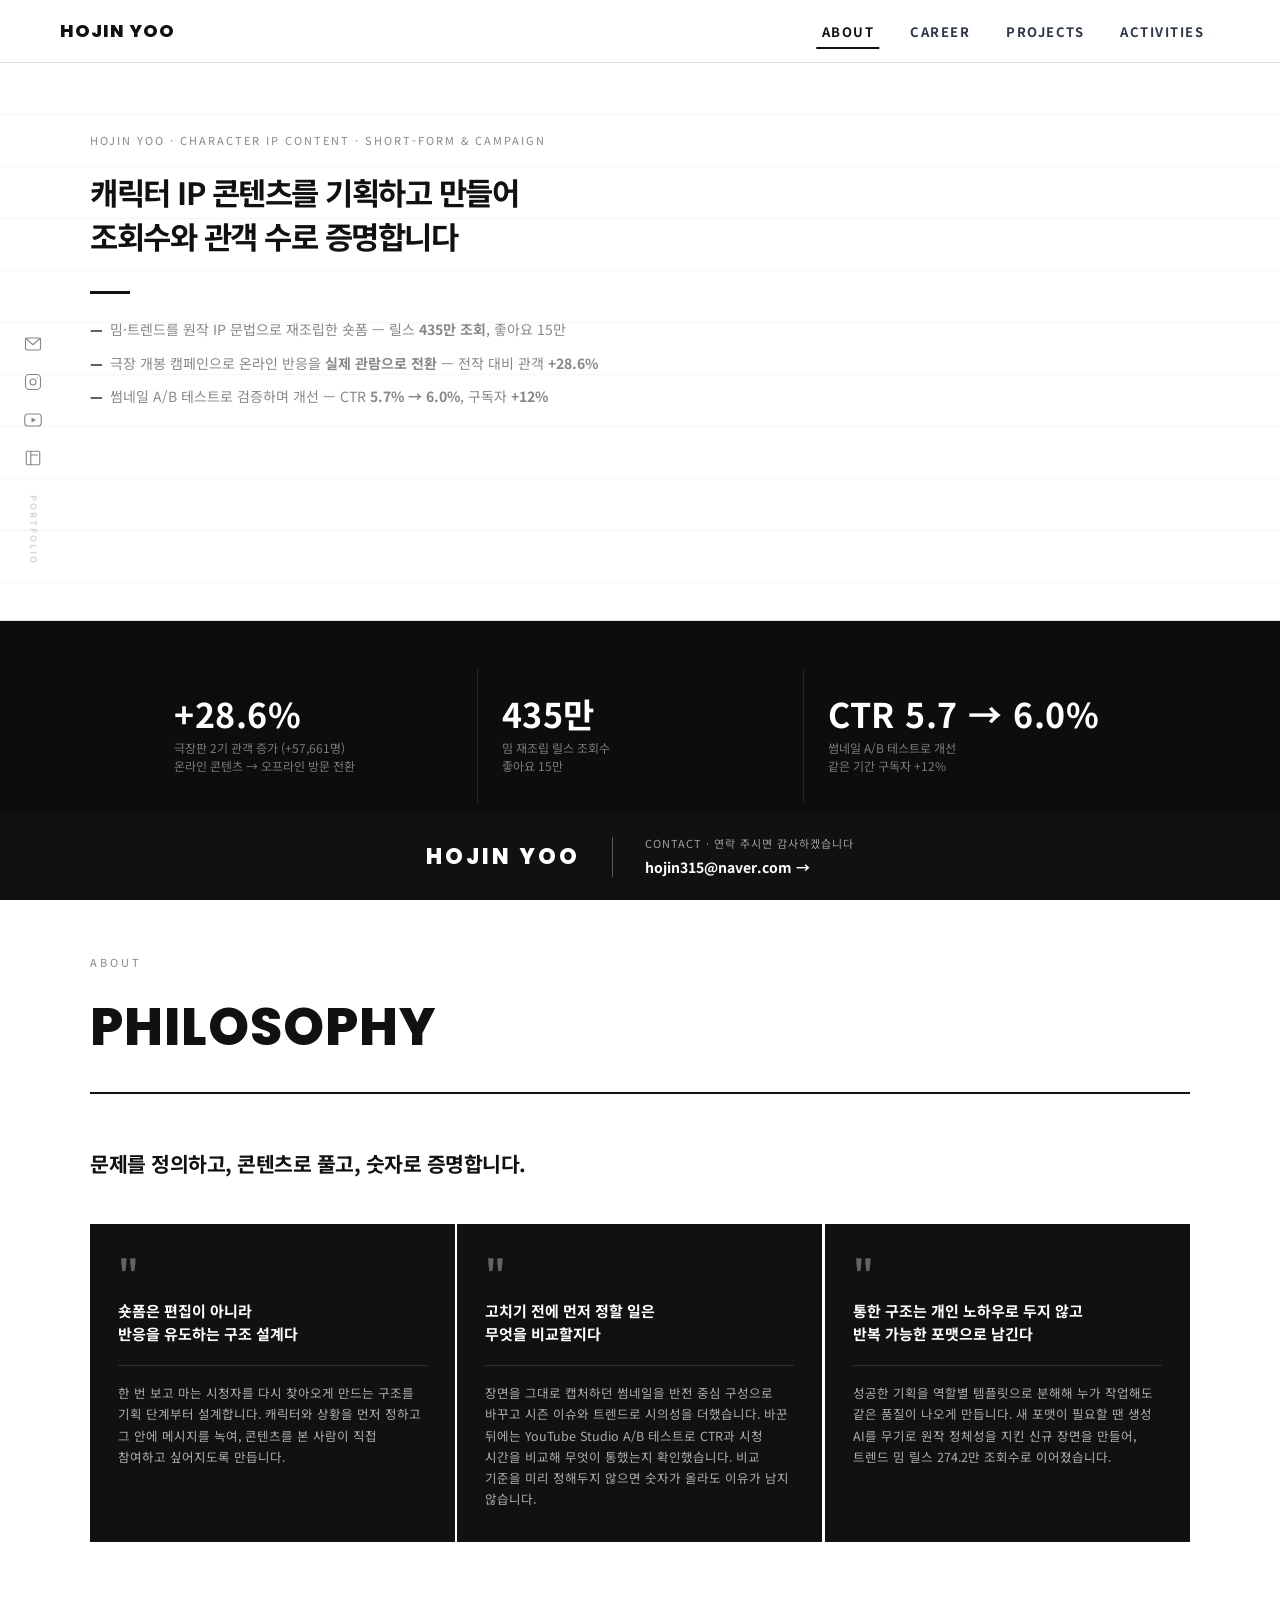
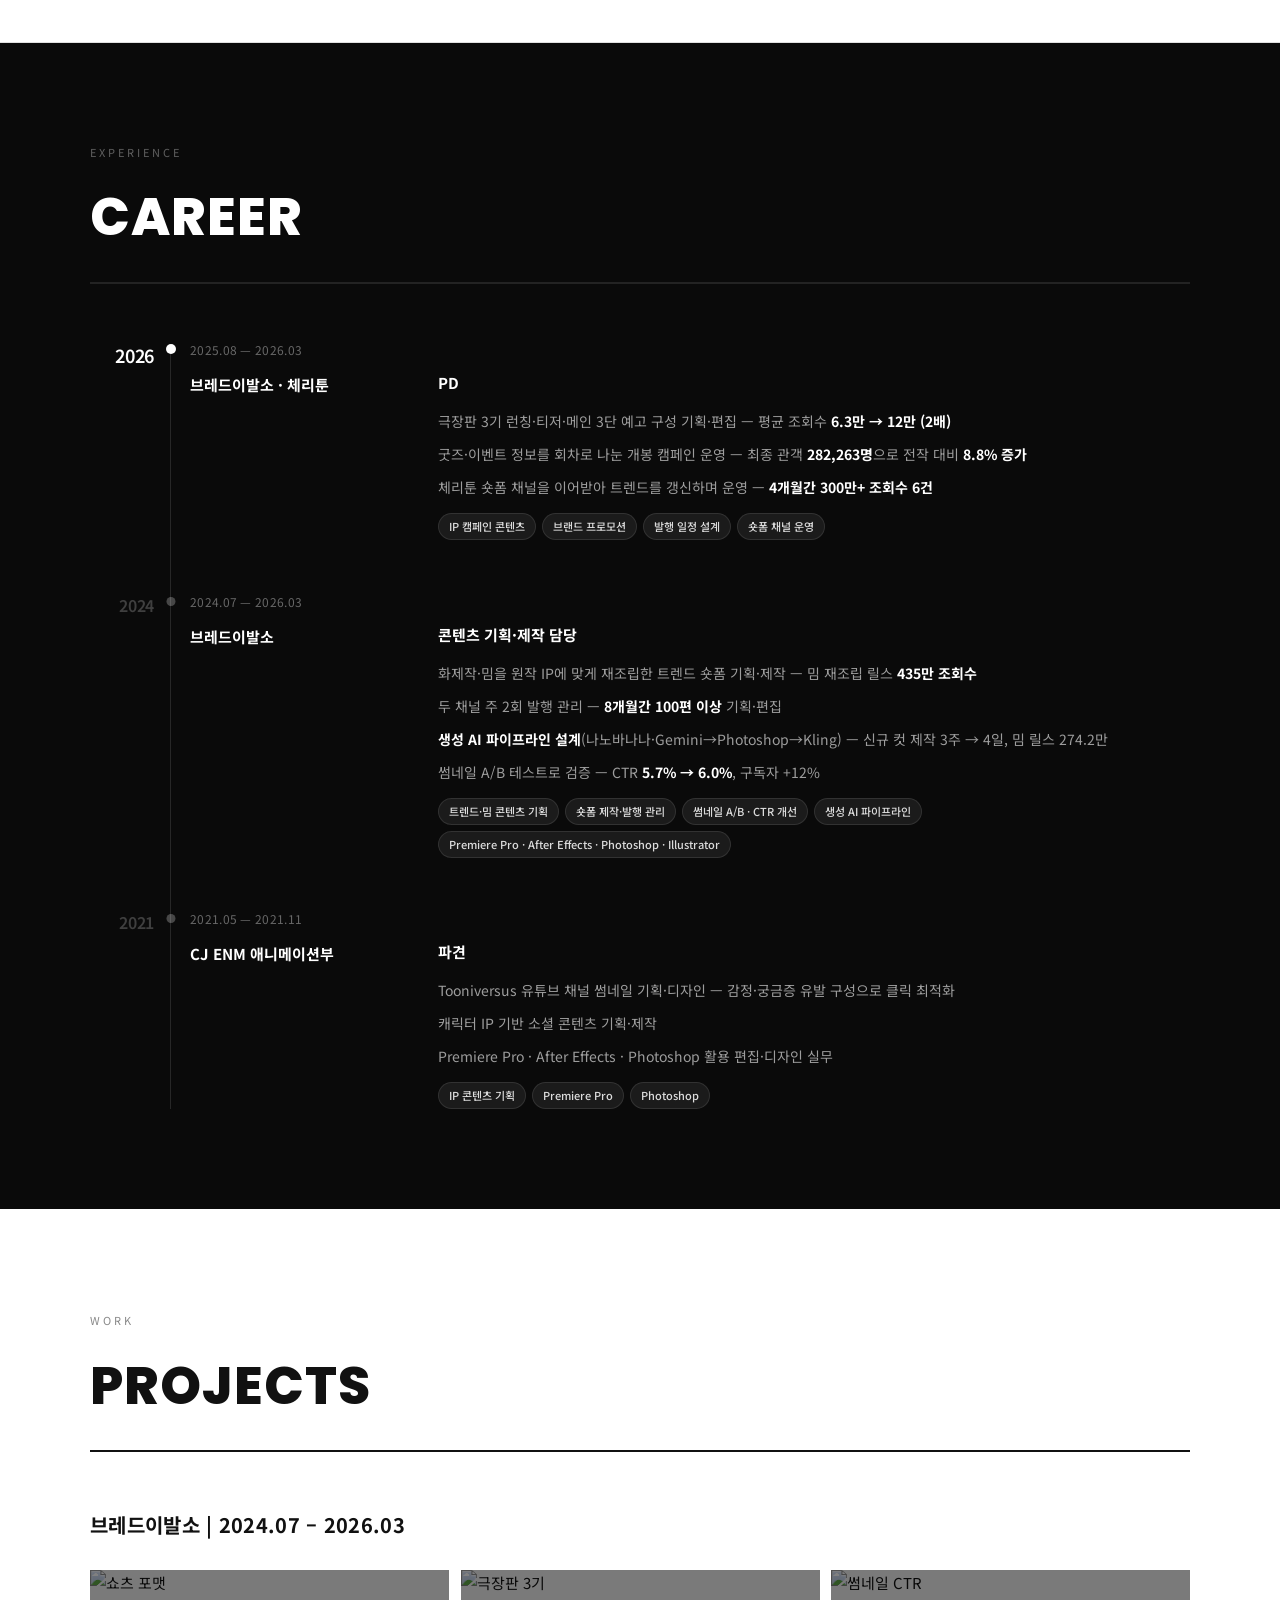
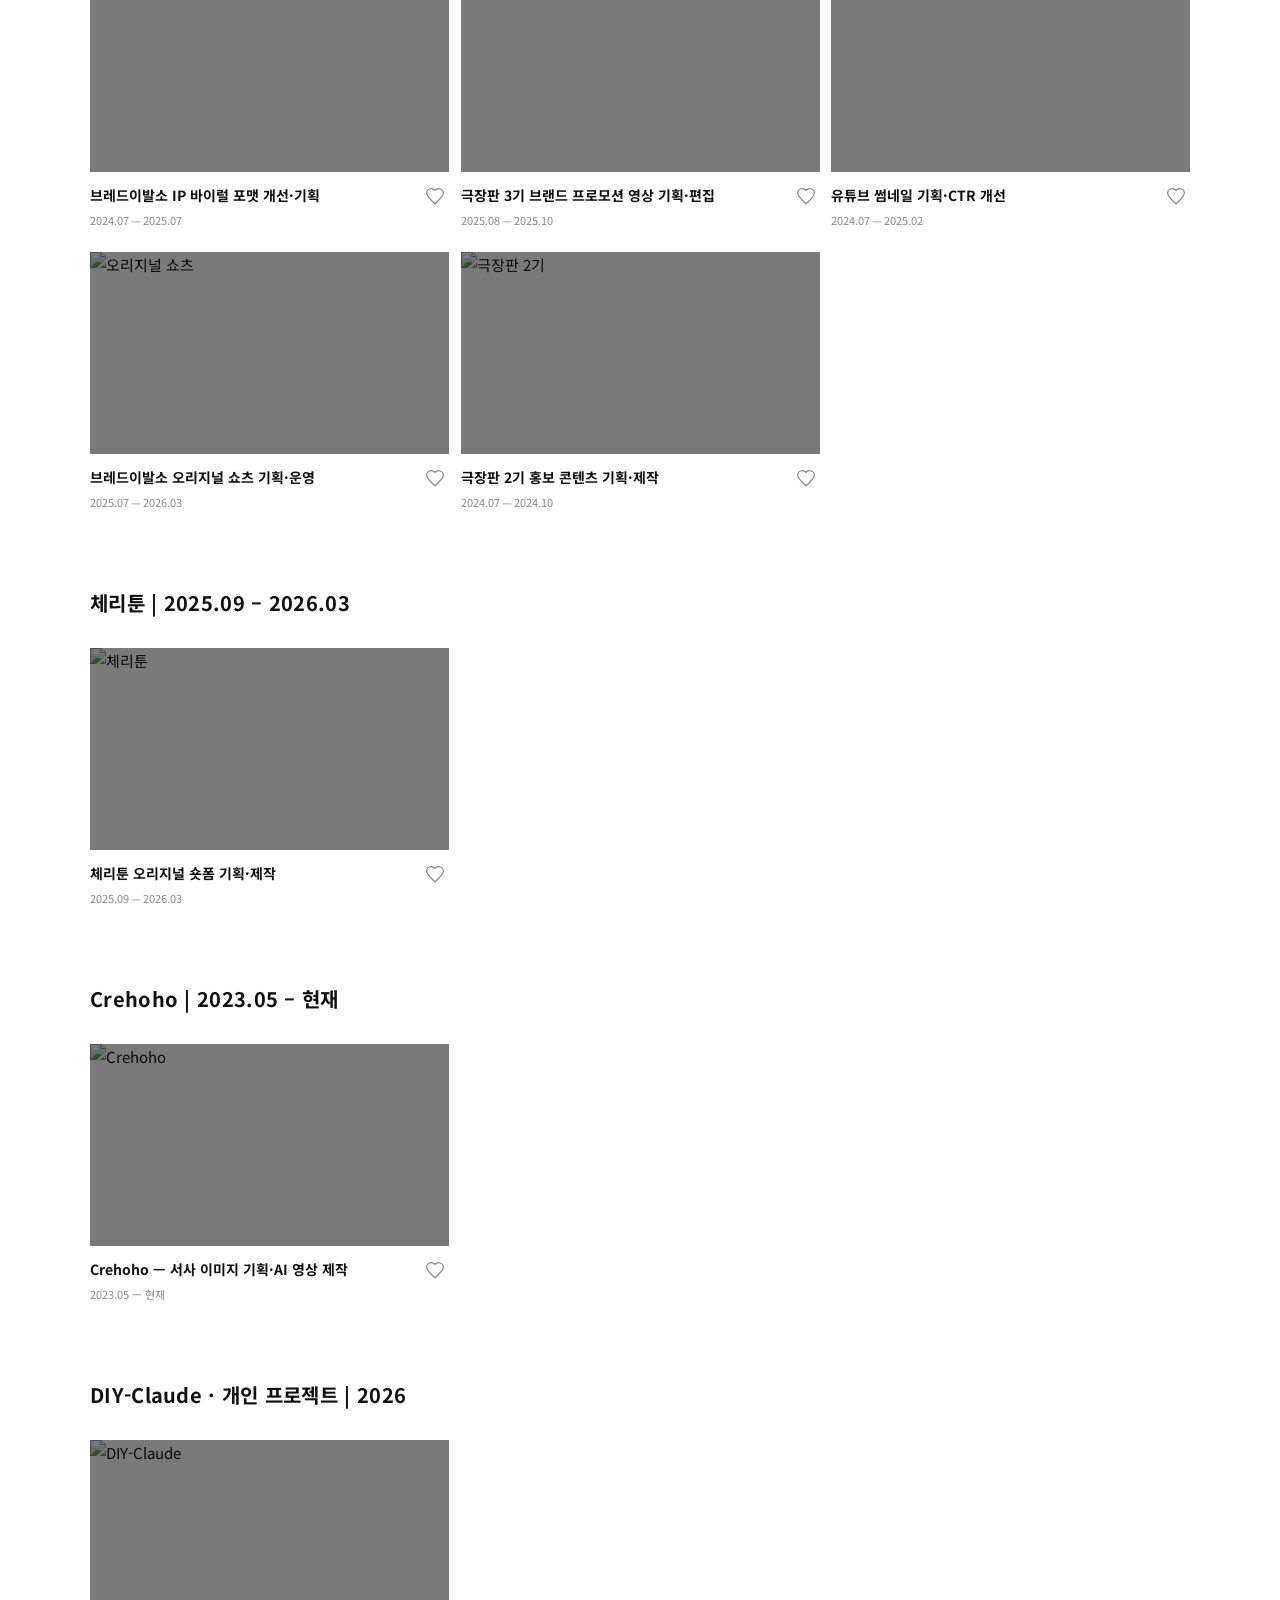
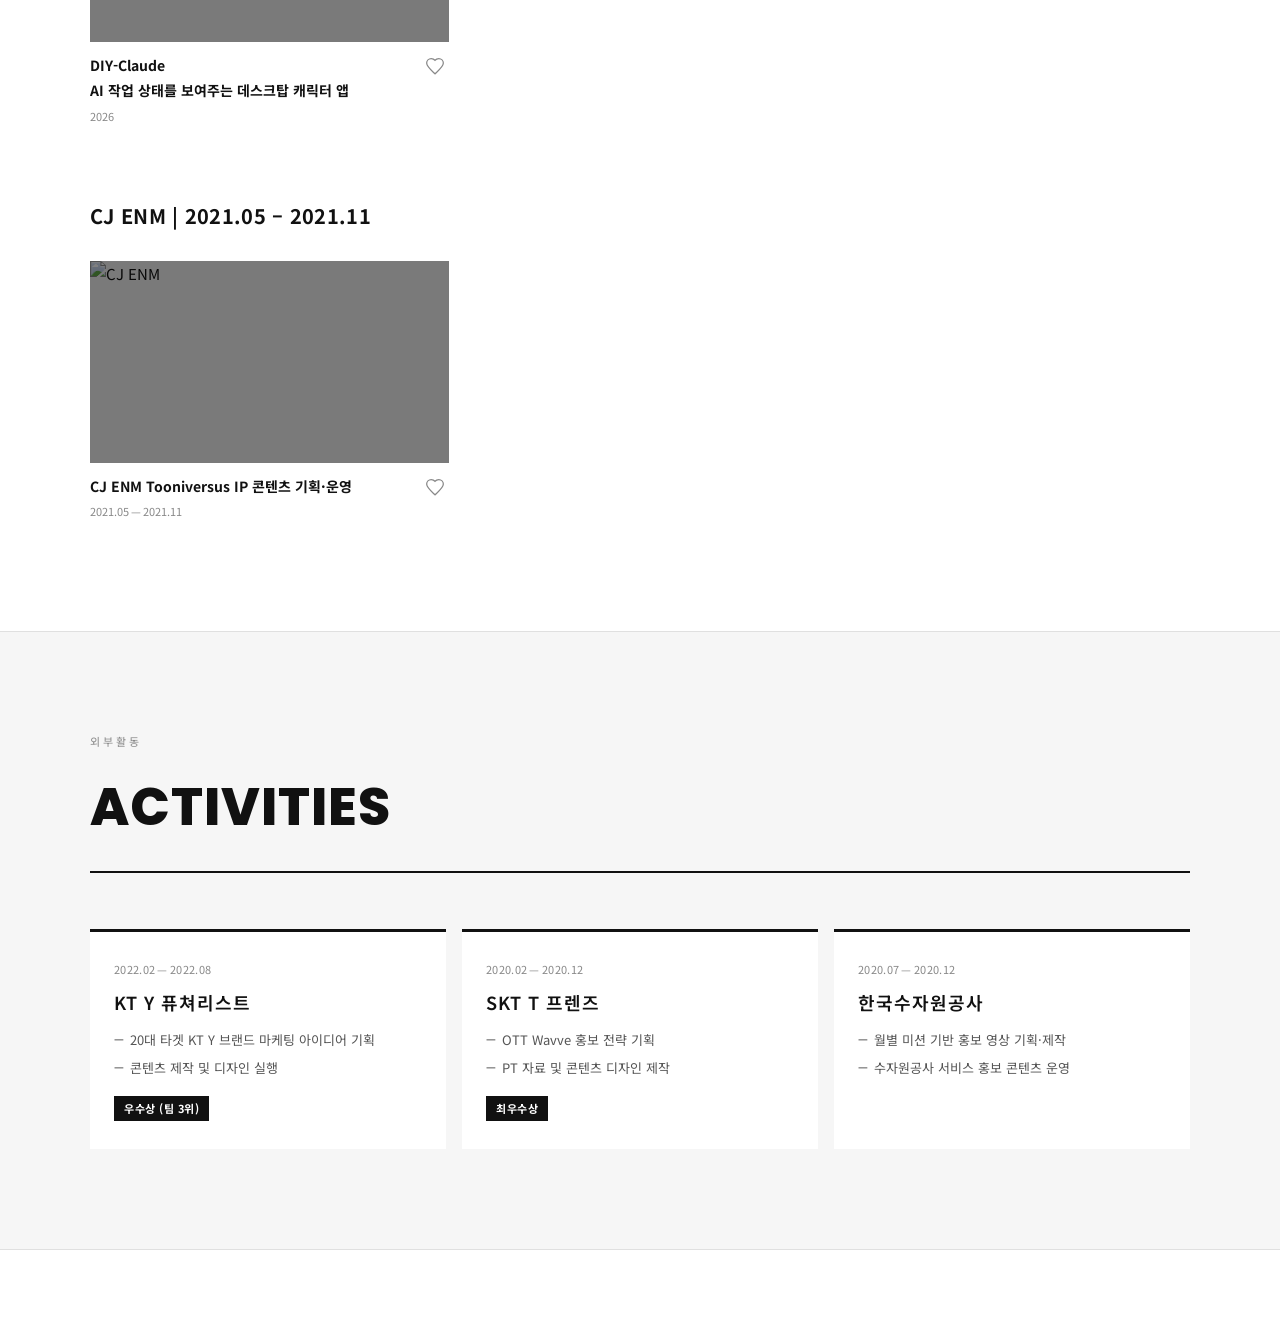
==== commit bb272f24: "히어로 하단 공백 축소 (min-height 75vh→62vh, padding 80→64px) Co-Authored-By: Claude Opus 5 <noreply@anthropi" ====
--- a/index-animated.html
+++ b/index-animated.html
@@ -136,10 +136,10 @@
 
     /* ── HERO ── */
     .hero {
-      min-height: 75vh;
+      min-height: 62vh;
       display: flex;
       align-items: flex-start;
-      padding: 68px 60px 80px;
+      padding: 68px 60px 64px;
       border-bottom: 1px solid var(--border);
       background: var(--white);
       position: relative;
@@ -785,7 +785,7 @@
     .metric-item { position: relative; overflow: hidden; }
     .metric-item::after { content: ''; position: absolute; top: 0; left: -100%; width: 70%; height: 1px; background: rgba(255,255,255,0.7); transition: left 0.7s ease; }
     .metric-item:hover::after { left: 100%; }
-    .metric-num { transition: letter-spacing 0.25s ease, transform 0.25s ease; }
+    .metric-num { white-space: nowrap; transition: letter-spacing 0.25s ease, transform 0.25s ease; }
     .metric-item:hover .metric-num { letter-spacing: 1.5px; transform: translateX(3px); }
     .philosophy-card, .activity-card, .timeline-item, .project-card { will-change: transform; }
     .philosophy-card { position: relative; overflow: hidden; }
@@ -1892,9 +1892,11 @@
     requestAnimationFrame(draw);
   });
 }
+/* 화면 하단에 살짝 걸친 상태(첫 화면)에서는 발동하지 않고,
+   섹션 상단이 뷰포트 위쪽 60% 영역에 들어왔을 때 카운트업 시작 */
 const metricsObserver = new IntersectionObserver(entries => {
   if (entries.some(entry => entry.isIntersecting)) animateMetrics();
-}, { threshold: 0.35 });
+}, { threshold: 0, rootMargin: '0px 0px -40% 0px' });
 const metricsSection = document.querySelector('#metrics');
 if (metricsSection) metricsObserver.observe(metricsSection);
 
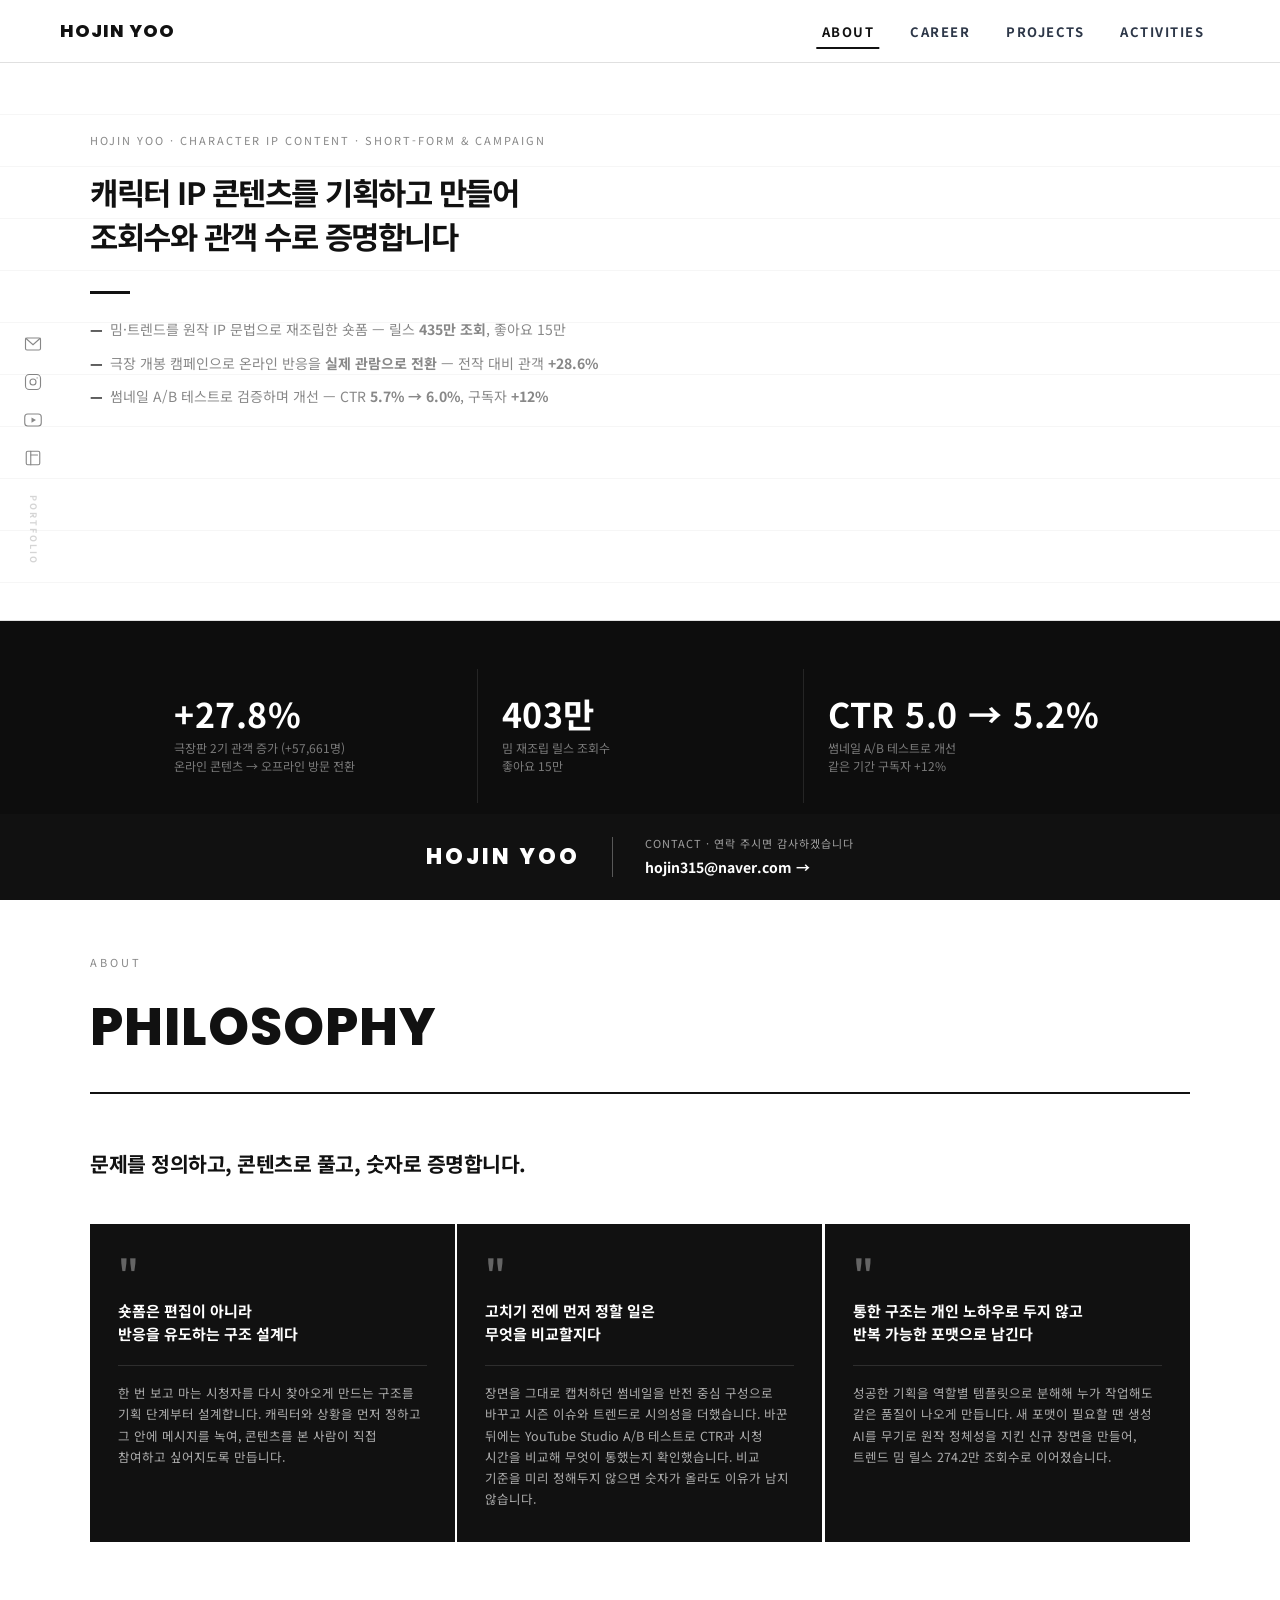
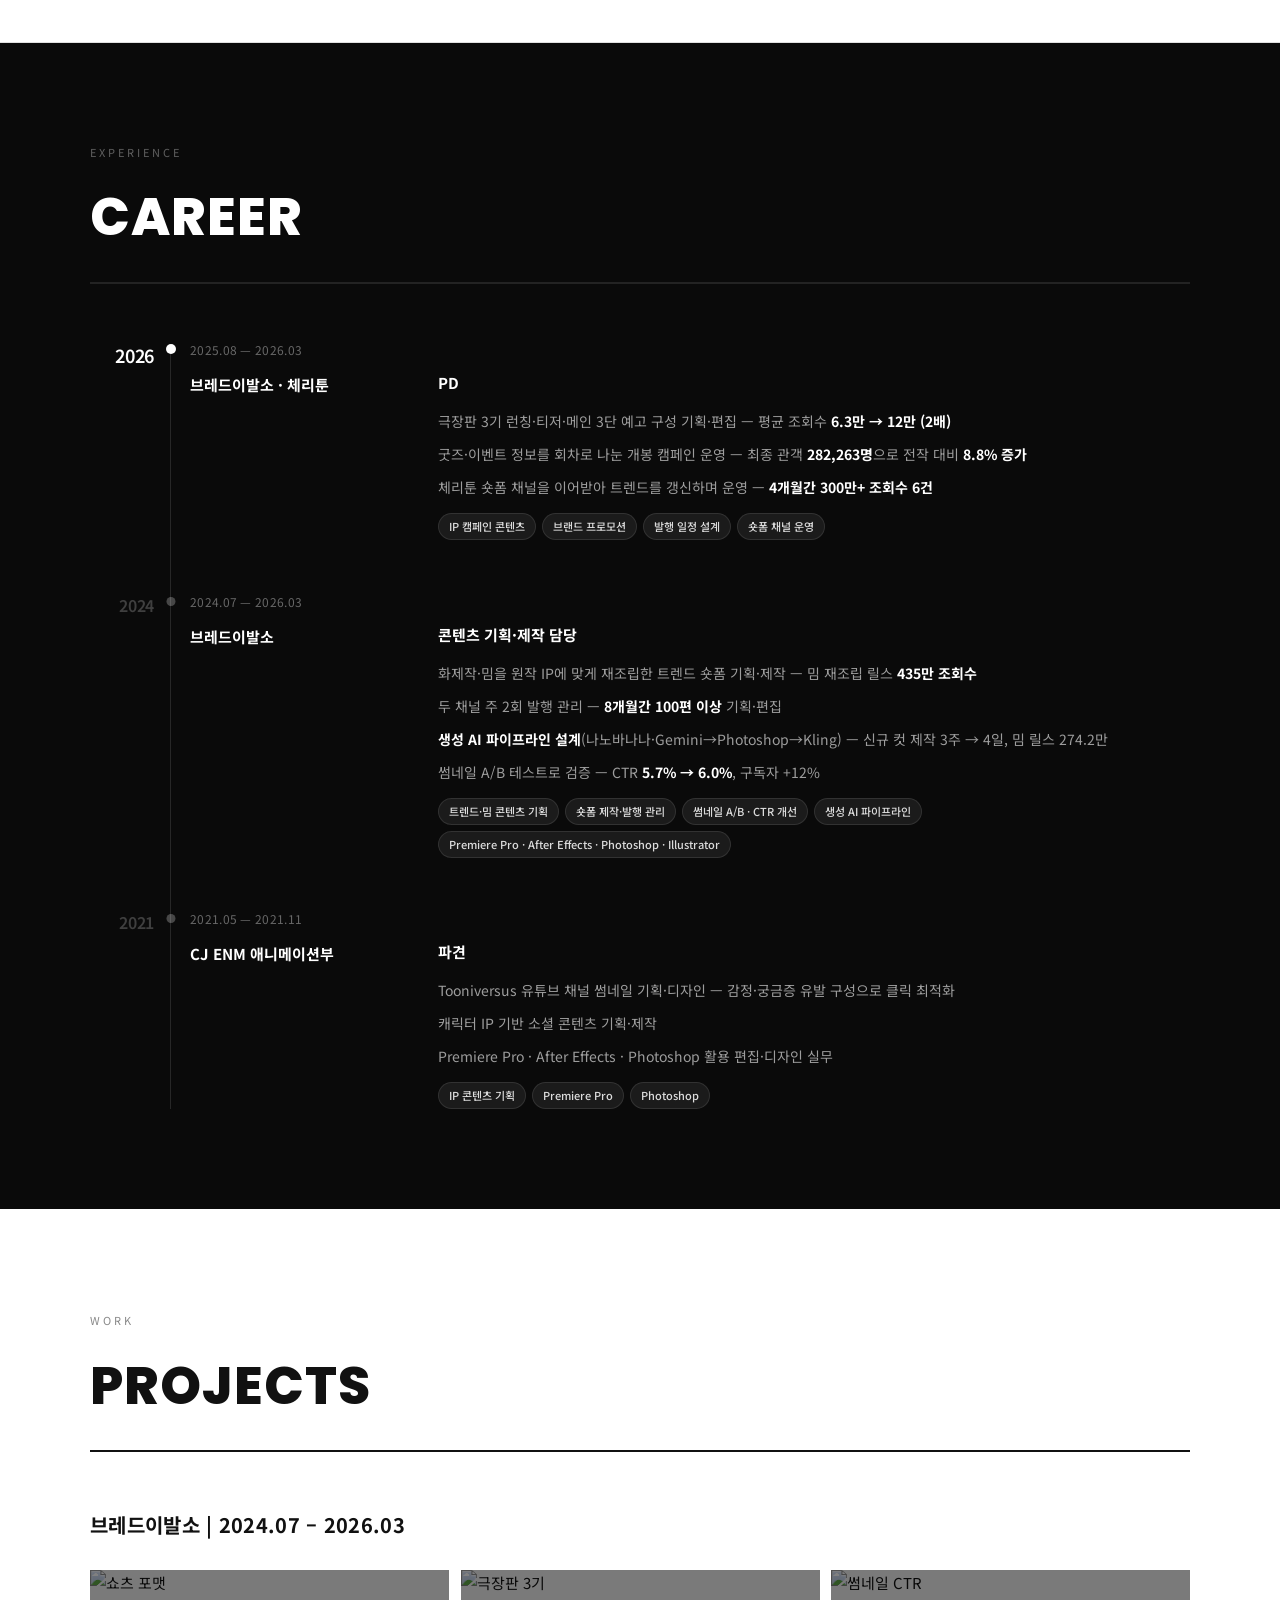
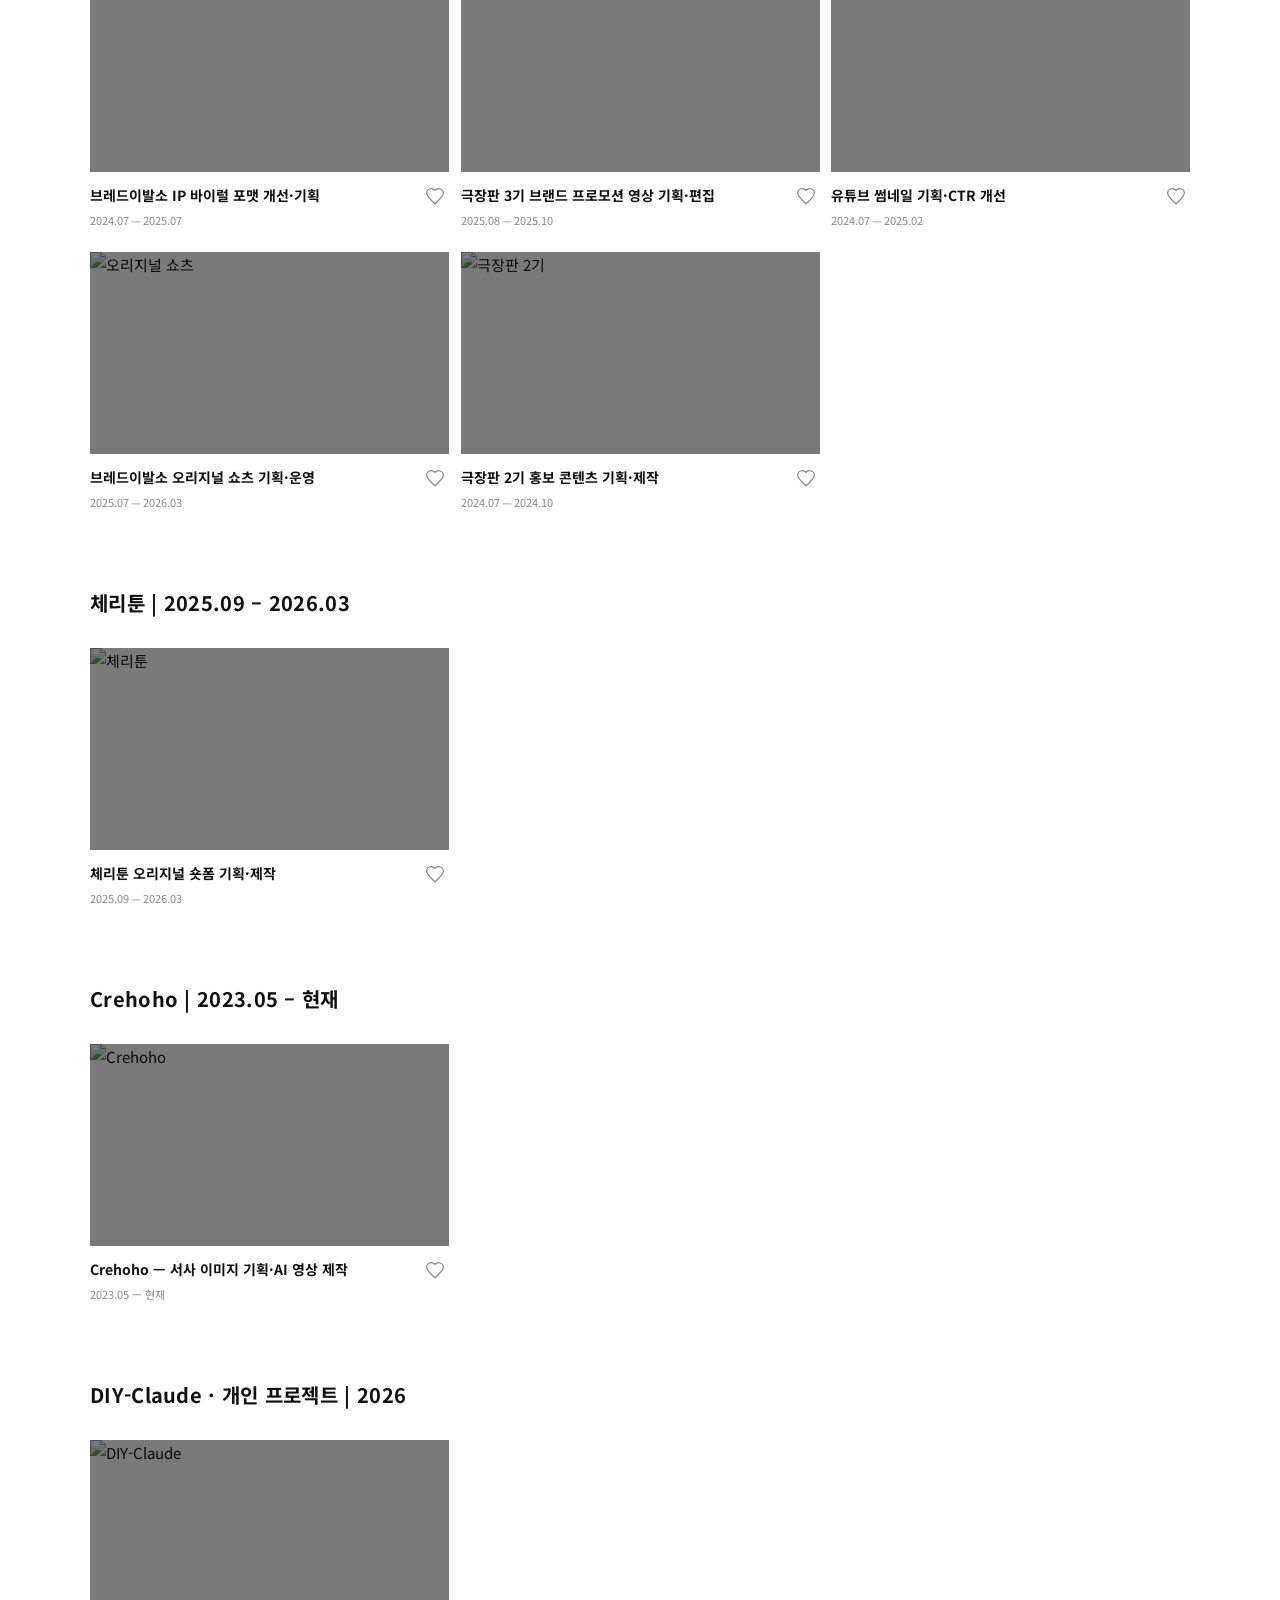
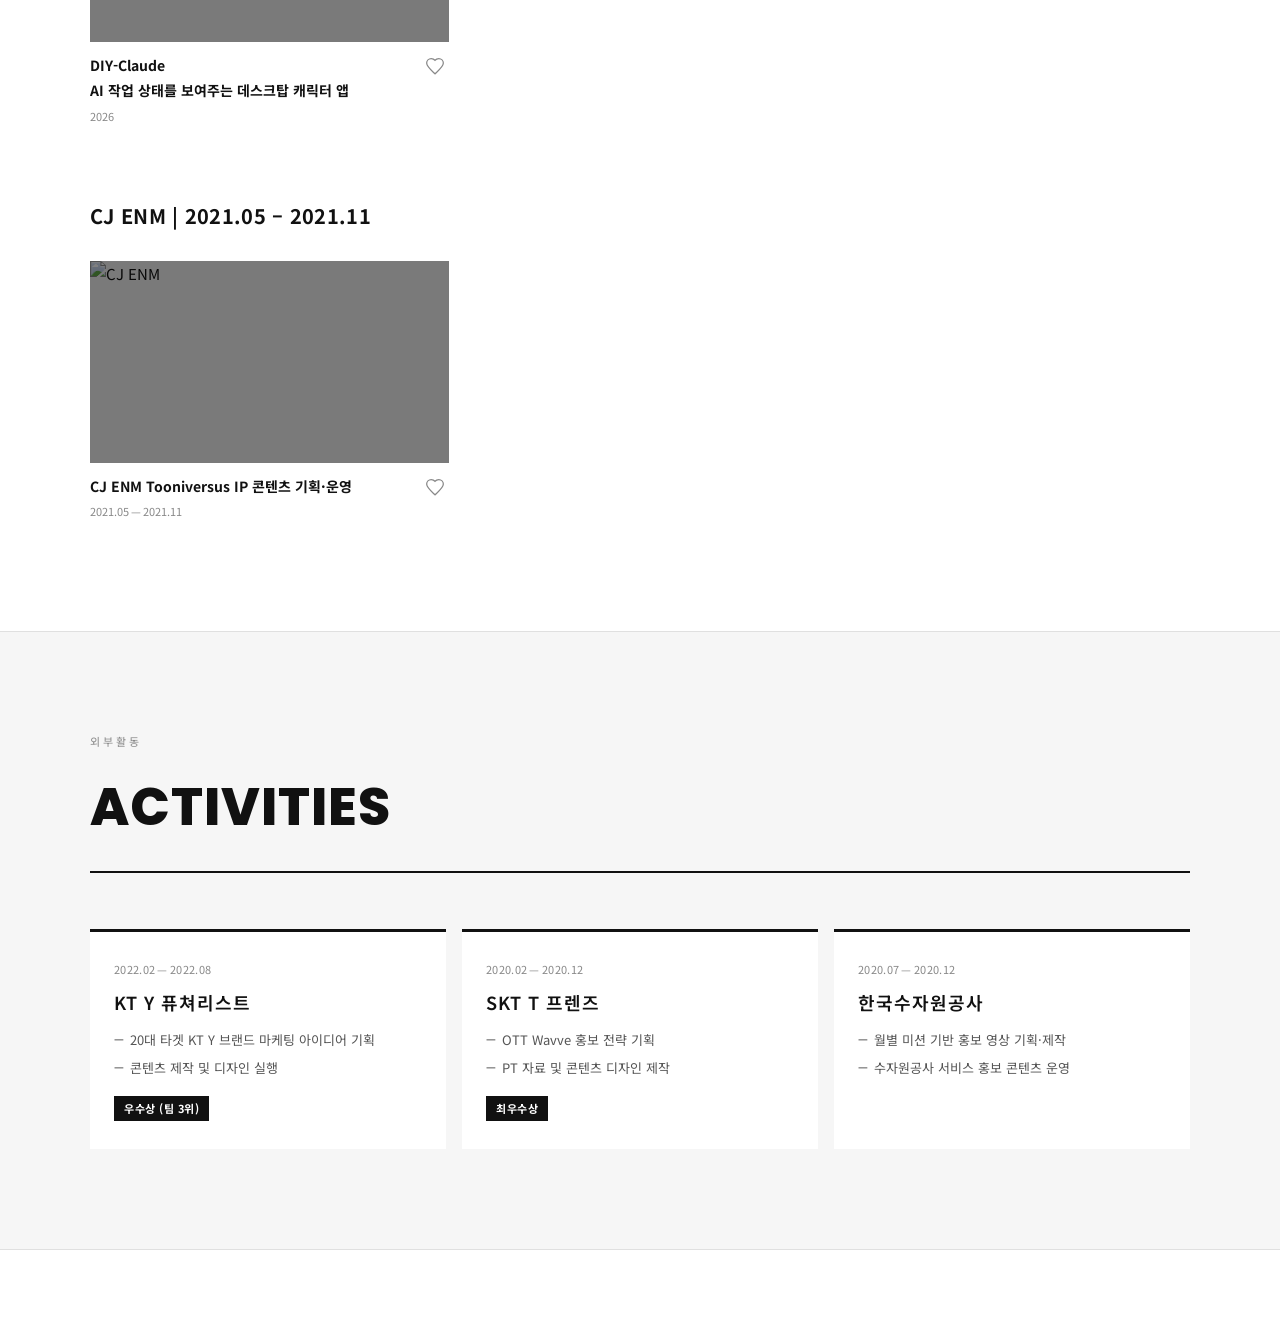
==== commit b49881d1: "지표 카운트업: 보이면 즉시 발동, 화면 밖으로 나가면 리셋 후 재진입 시 재실행 Co-Authored-By: Claude Opus 5 <noreply@anthropic.com>" ====
--- a/index-animated.html
+++ b/index-animated.html
@@ -1872,9 +1872,17 @@
 const metricTargets = ['+28.6%', '435만', 'CTR 5.7 → 6.0%'];
 const metricItems = document.querySelectorAll('.metric-item');
 let metricsAnimated = false;
+let metricRafIds = [];
+
+function cancelMetricRafs() {
+  metricRafIds.forEach(id => cancelAnimationFrame(id));
+  metricRafIds = [];
+}
+
 function animateMetrics() {
   if (metricsAnimated) return;
   metricsAnimated = true;
+  cancelMetricRafs();
   metricItems.forEach((item, index) => {
     const el = item.querySelector('.metric-num');
     if (!el) return;
@@ -1887,16 +1895,25 @@
       if (index === 0) el.textContent = `+${(28.6 * eased).toFixed(1)}%`;
       if (index === 1) el.textContent = `${Math.round(435 * eased)}만`;
       if (index === 2) el.textContent = `CTR ${(5.7 * eased).toFixed(1)} → ${(6.0 * eased).toFixed(1)}%`;
-      if (t < 1) requestAnimationFrame(draw); else el.textContent = target;
+      if (t < 1) metricRafIds.push(requestAnimationFrame(draw)); else el.textContent = target;
     };
-    requestAnimationFrame(draw);
+    metricRafIds.push(requestAnimationFrame(draw));
   });
 }
-/* 화면 하단에 살짝 걸친 상태(첫 화면)에서는 발동하지 않고,
-   섹션 상단이 뷰포트 위쪽 60% 영역에 들어왔을 때 카운트업 시작 */
+
+/* 섹션이 화면 밖으로 완전히 나가면 초기화 → 다시 들어올 때 카운트업 재실행 */
+function resetMetrics() {
+  metricsAnimated = false;
+  cancelMetricRafs();
+}
+
+/* 40% 이상 보이면 즉시 발동(첫 화면에 걸쳐 있어도 실행), 완전히 사라지면 리셋 */
 const metricsObserver = new IntersectionObserver(entries => {
-  if (entries.some(entry => entry.isIntersecting)) animateMetrics();
-}, { threshold: 0, rootMargin: '0px 0px -40% 0px' });
+  entries.forEach(entry => {
+    if (entry.intersectionRatio >= 0.4) animateMetrics();
+    else if (!entry.isIntersecting) resetMetrics();
+  });
+}, { threshold: [0, 0.4] });
 const metricsSection = document.querySelector('#metrics');
 if (metricsSection) metricsObserver.observe(metricsSection);
 
